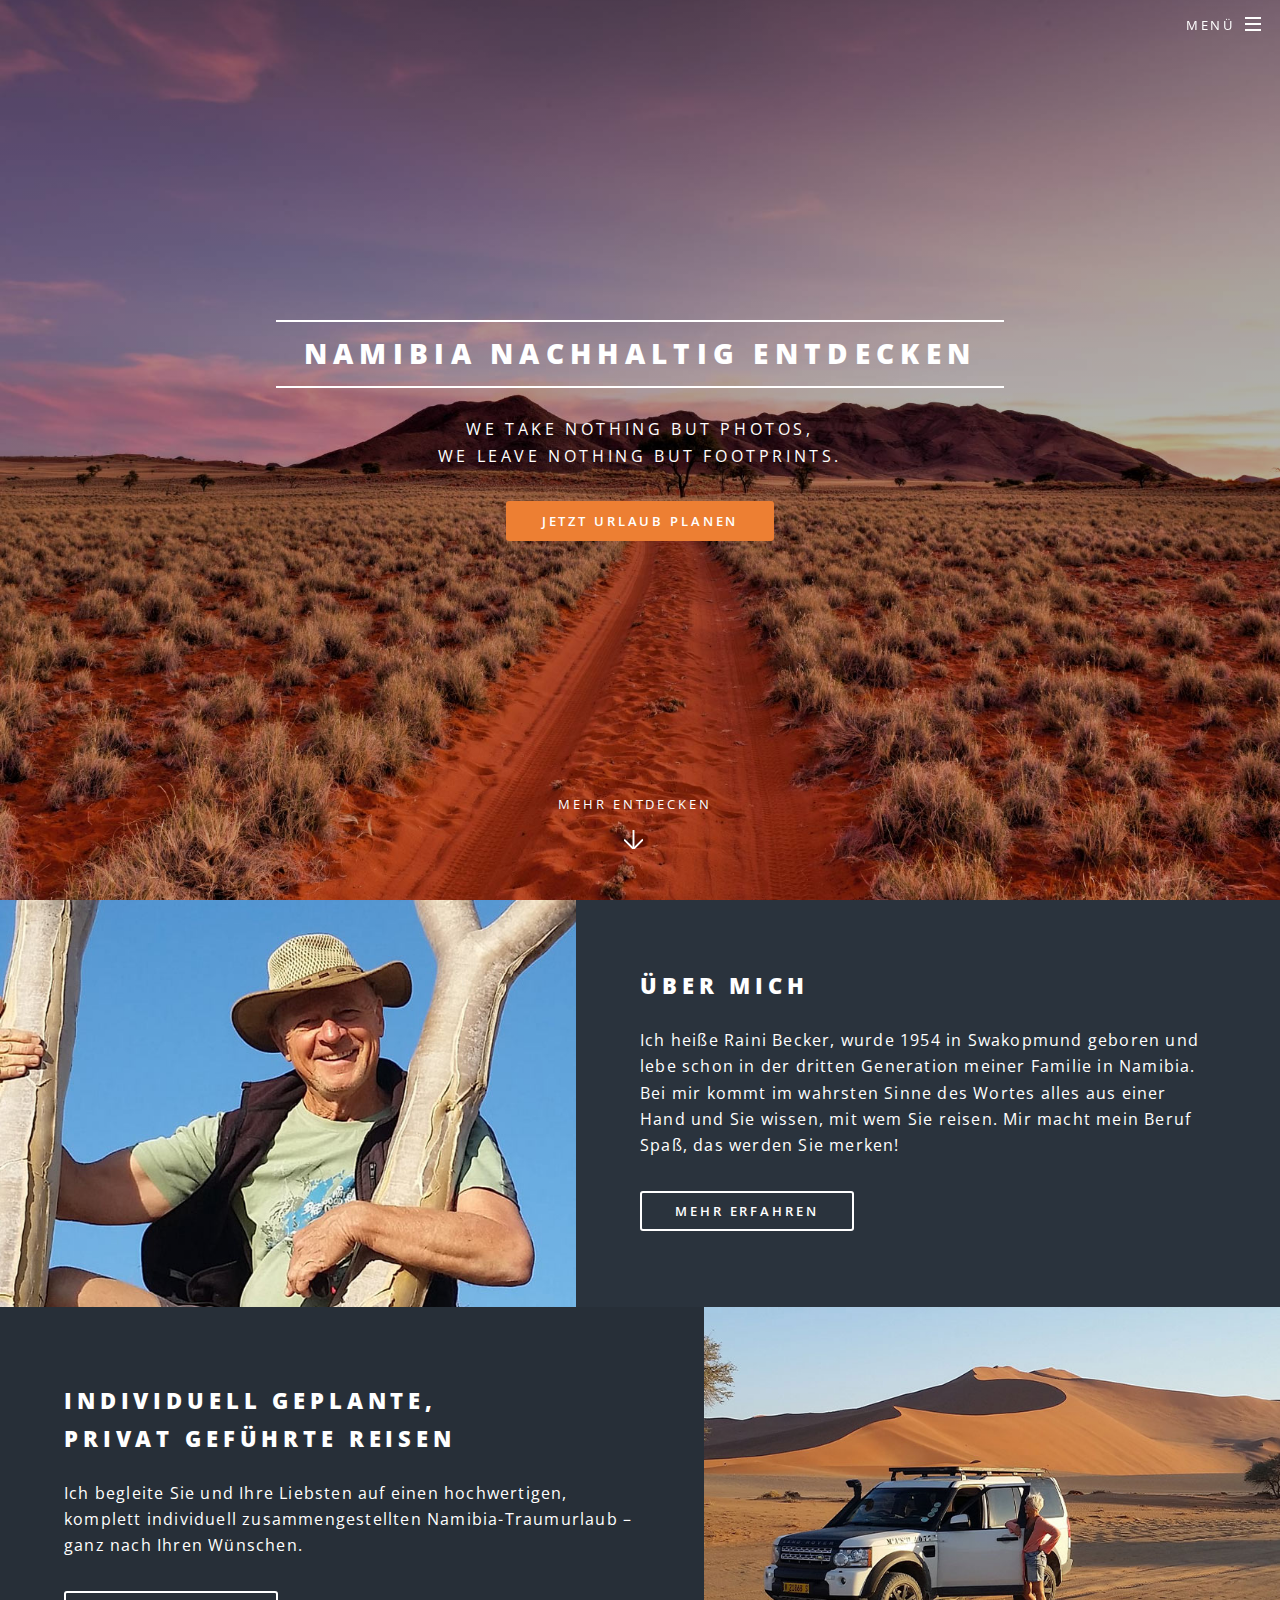
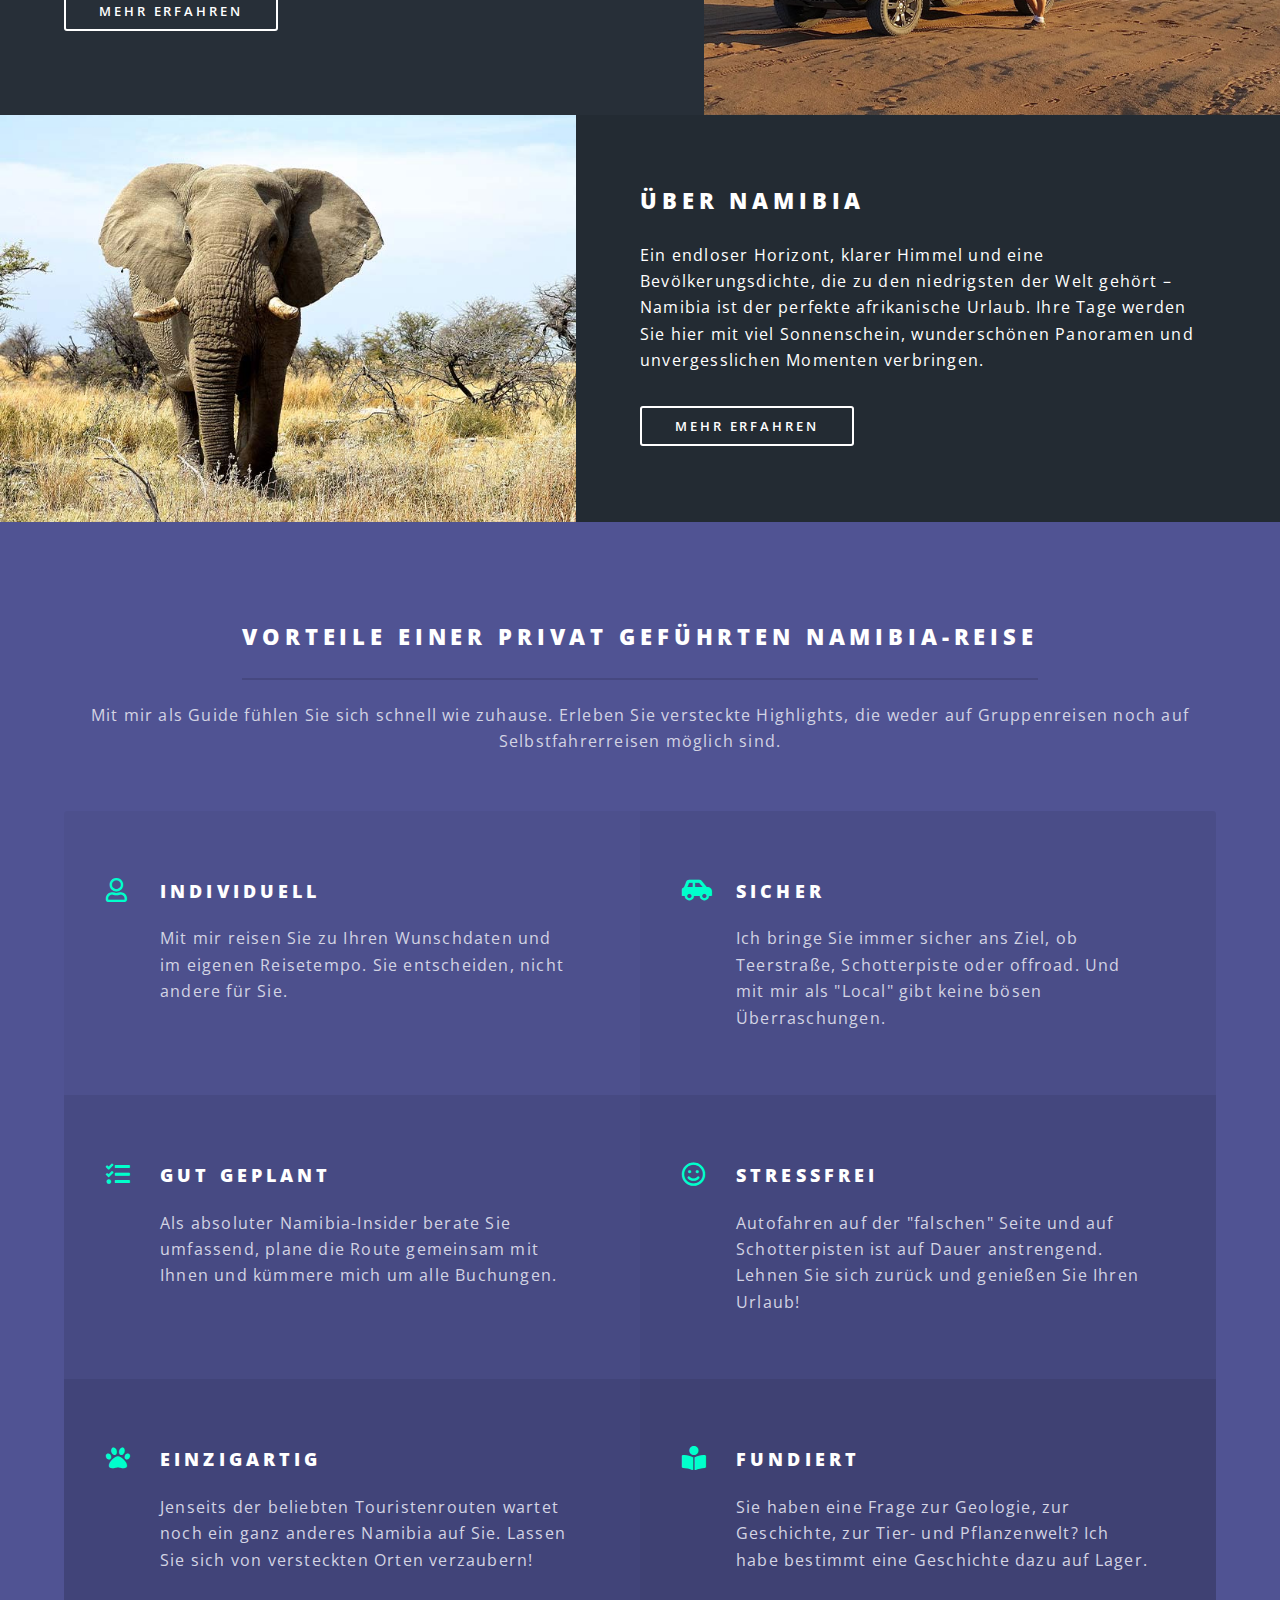
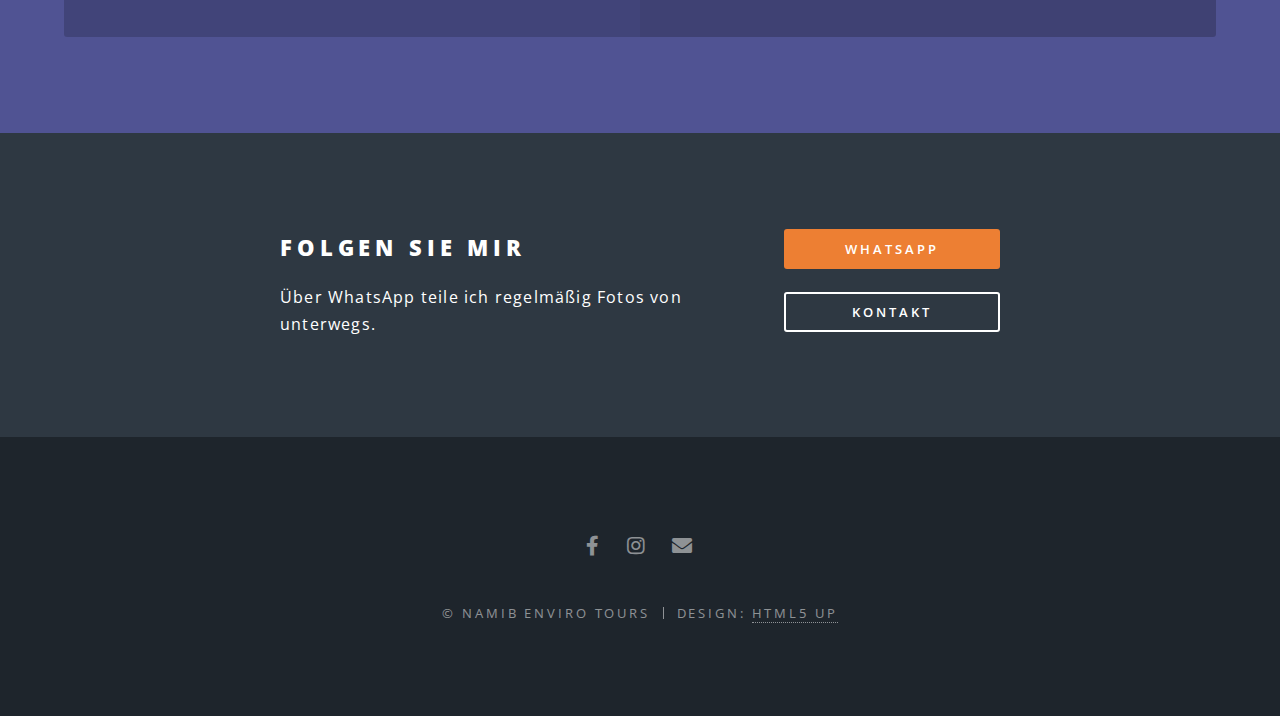
==== index.html @ fba28b9e "Add files via upload" ====
<!DOCTYPE HTML>
<!--
	Spectral by HTML5 UP
	html5up.net | @ajlkn
	Free for personal and commercial use under the CCA 3.0 license (html5up.net/license)
-->
<html>
	<head>
		<title>Namib Enviro Tours</title>
		<meta charset="utf-8" />
		<meta name="viewport" content="width=device-width, initial-scale=1, user-scalable=no" />
		<link rel="stylesheet" href="assets/css/main.css" />
		<noscript><link rel="stylesheet" href="assets/css/noscript.css" /></noscript>
		<link rel="apple-touch-icon" sizes="57x57" href="/apple-icon-57x57.png">
		<link rel="apple-touch-icon" sizes="60x60" href="/apple-icon-60x60.png">
		<link rel="apple-touch-icon" sizes="72x72" href="/apple-icon-72x72.png">
		<link rel="apple-touch-icon" sizes="76x76" href="/apple-icon-76x76.png">
		<link rel="apple-touch-icon" sizes="114x114" href="/apple-icon-114x114.png">
		<link rel="apple-touch-icon" sizes="120x120" href="/apple-icon-120x120.png">
		<link rel="apple-touch-icon" sizes="144x144" href="/apple-icon-144x144.png">
		<link rel="apple-touch-icon" sizes="152x152" href="/apple-icon-152x152.png">
		<link rel="apple-touch-icon" sizes="180x180" href="/apple-icon-180x180.png">
		<link rel="icon" type="image/png" sizes="192x192"  href="/android-icon-192x192.png">
		<link rel="icon" type="image/png" sizes="32x32" href="/favicon-32x32.png">
		<link rel="icon" type="image/png" sizes="96x96" href="/favicon-96x96.png">
		<link rel="icon" type="image/png" sizes="16x16" href="/favicon-16x16.png">
		<link rel="manifest" href="/manifest.json">
		<meta name="msapplication-TileColor" content="#ffffff">
		<meta name="msapplication-TileImage" content="/ms-icon-144x144.png">
		<meta name="theme-color" content="#ffffff">
	</head>
	<body class="landing is-preload">

		<!-- Page Wrapper -->
			<div id="page-wrapper">

				<!-- Header -->
					<header id="header" class="alt">
						<h1><a href="index.html"><img src="images/Logo_white.svg" height=40px></a></h1>
						<nav id="nav">
							<ul>
								<li class="special">
									<a href="#menu" class="menuToggle"><span>Menü</span></a>
									<div id="menu">
										<ul>
											<li><a href="#">Home</a></li>
											<li><a href="geführte-rundreisen/index.html">Privat geführte Rundreisen</a></li>
											<li><a href="über-mich/index.html">Über mich</a></li>
											<li><a href="namibia/index.html">Über Namibia</a></li>
											<li><a href="kontakt/index.html">Kontakt</a></li>
										</ul>
									</div>
								</li>
							</ul>
						</nav>
					</header>

				<!-- Banner -->
					<section id="banner">
						<div class="inner">
							<h2>Namibia nachhaltig entdecken</h2>
							<p>We take nothing but photos,<br />
							we leave nothing but footprints.</p>
							<ul class="actions special">
								<li><a href="kontakt/index.html" class="button primary">Jetzt Urlaub planen</a></li>
							</ul>
						</div>
						<a href="#one" class="more scrolly">Mehr entdecken</a>
					</section>

				<!-- One -->
<!--
					<section id="one" class="wrapper style1 special">
						<div class="inner">
							<header class="major">
								<h2>Arcu aliquet vel lobortis ata nisl<br />
								eget augue amet aliquet nisl cep donec</h2>
								<p>Aliquam ut ex ut augue consectetur interdum. Donec amet imperdiet eleifend<br />
								fringilla tincidunt. Nullam dui leo Aenean mi ligula, rhoncus ullamcorper.</p>
							</header>
							<ul class="icons major">
								<li><span class="icon fa-gem major style1"><span class="label">Lorem</span></span></li>
								<li><span class="icon fa-heart major style2"><span class="label">Ipsum</span></span></li>
								<li><span class="icon solid fa-code major style3"><span class="label">Dolor</span></span></li>
							</ul>
						</div>
					</section>
-->

				<!-- Two -->
					<section id="one" class="wrapper alt style2">
						<section class="spotlight">
							<div class="image"><img src="images/pic01.jpg" alt="" /></div><div class="content">
								<h2>Über mich</h2>
								<p>Ich heiße Raini Becker, wurde 1954 in Swakopmund geboren und lebe schon in der dritten Generation meiner Familie in Namibia. Bei mir kommt im wahrsten Sinne des Wortes alles aus einer Hand und Sie wissen, mit wem Sie reisen. Mir macht mein Beruf Spaß, das werden Sie merken!</p>
								<ul class="actions">
									<li><a href="über-mich/index.html" class="button small">Mehr erfahren</a></li>
								</ul>
							</div>
						</section>
						<section class="spotlight">
							<div class="image"><img src="images/pic02.jpg" alt="" /></div><div class="content">
								<h2>Individuell geplante,<br />
								privat geführte Reisen</h2>
								<p>Ich begleite Sie und Ihre Liebsten auf einen hochwertigen, komplett individuell zusammengestellten Namibia-Traumurlaub – ganz nach Ihren Wünschen.</p>
								<ul class="actions">
									<li><a href="geführte-rundreisen/index.html" class="button small">Mehr erfahren</a></li>
								</ul>
							</div>
						</section>
						<section class="spotlight">
							<div class="image"><img src="images/pic03.jpg" alt="" /></div><div class="content">
								<h2>Über Namibia</h2>
								<p>Ein endloser Horizont, klarer Himmel und eine Bevölkerungsdichte, die zu den niedrigsten der Welt gehört – Namibia ist der perfekte afrikanische Urlaub. Ihre Tage werden Sie hier mit viel Sonnenschein, wunderschönen Panoramen und unvergesslichen Momenten verbringen.</p>
								<ul class="actions">
									<li><a href="namibia/index.html" class="button small">Mehr erfahren</a></li>
								</ul>
							</div>
						</section>
					</section>

				<!-- Three -->
					<section id="three" class="wrapper style3 special">
						<div class="inner">
							<header class="major">
								<h2>Vorteile einer privat geführten Namibia-Reise</h2>
								<p>Mit mir als Guide fühlen Sie sich schnell wie zuhause. Erleben Sie versteckte Highlights, die weder auf Gruppenreisen noch auf Selbstfahrerreisen möglich sind.</p>
							</header>
							<ul class="features">
								<li class="icon fa-user">
									<h3>Individuell</h3>
									<p>Mit mir reisen Sie zu Ihren Wunschdaten und im eigenen Reisetempo. Sie entscheiden, nicht andere für Sie.</p>
								</li>
								<li class="icon solid fa-car-side">
									<h3>Sicher</h3>
									<p>Ich bringe Sie immer sicher ans Ziel, ob Teerstraße, Schotterpiste oder offroad. Und mit mir als "Local" gibt keine bösen Überraschungen.</p>
								</li>
								<li class="icon solid fa-tasks">
									<h3>Gut geplant</h3>
									<p>Als absoluter Namibia-Insider berate Sie umfassend, plane die Route gemeinsam mit Ihnen und kümmere mich um alle Buchungen.</p>
								</li>
								<li class="icon fa-smile">
									<h3>Stressfrei</h3>
									<p>Autofahren auf der "falschen" Seite  und auf Schotterpisten ist auf Dauer anstrengend.  Lehnen Sie sich zurück und genießen Sie Ihren Urlaub!</p>
								</li>
								<li class="icon solid fa-paw">
									<h3>Einzigartig</h3>
									<p>Jenseits der beliebten Touristenrouten wartet noch ein ganz anderes Namibia auf Sie. Lassen Sie sich von versteckten Orten verzaubern!</p>
								</li>
								<li class="icon solid fa-book-reader">
									<h3>Fundiert</h3>
									<p>Sie haben eine Frage zur Geologie, zur Geschichte, zur Tier- und Pflanzenwelt? Ich habe bestimmt eine Geschichte dazu auf Lager.</p>
								</li>
							</ul>
						</div>
					</section>

				<!-- CTA -->
					<section id="cta" class="wrapper style4">
						<div class="inner">
							<header>
								<h2>Folgen Sie Mir</h2>
								<p>Über WhatsApp teile ich regelmäßig Fotos von unterwegs. </p>
							</header>
							<ul class="actions stacked">
							  <li><a href="https://wa.me/264812562252/?text=Hallo&nbps;Raini!" class="button fit primary">Whatsapp</a></li>
								<li><a href="kontakt/index.html" class="button fit">Kontakt</a></li>
							</ul>
						</div>
					</section>

				<!-- Footer -->
					<footer id="footer">
						<ul class="icons">
							<li><a href="https://facebook.com/namibiasafari" class="icon brands fa-facebook-f"><span class="label">Facebook</span></a></li>
							<li><a href="https://instagram.com/namibenvirotours" class="icon brands fa-instagram"><span class="label">Instagram</span></a></li>
							<li><a href="mailto:raini&commat;namibenvirotours&period;com" class="icon solid fa-envelope"><span class="label">Email</span></a></li>
						</ul>
						<ul class="copyright">
							<li>&copy; Namib Enviro Tours</li><li>Design: <a href="http://html5up.net">HTML5 UP</a></li>
						</ul>
					</footer>

			</div>

		<!-- Scripts -->
			<script src="assets/js/jquery.min.js"></script>
			<script src="assets/js/jquery.scrollex.min.js"></script>
			<script src="assets/js/jquery.scrolly.min.js"></script>
			<script src="assets/js/browser.min.js"></script>
			<script src="assets/js/breakpoints.min.js"></script>
			<script src="assets/js/util.js"></script>
			<script src="assets/js/main.js"></script>

	</body>
</html>
---- assets/css/main.css ----
@import url(fontawesome-all.min.css);
@import url("https://fonts.googleapis.com/css?family=Open+Sans:400,400italic,600,600italic,800,800italic");

/*
	Spectral by HTML5 UP
	html5up.net | @ajlkn
	Free for personal and commercial use under the CCA 3.0 license (html5up.net/license)
*/

html, body, div, span, applet, object,
iframe, h1, h2, h3, h4, h5, h6, p, blockquote,
pre, a, abbr, acronym, address, big, cite,
code, del, dfn, em, img, ins, kbd, q, s, samp,
small, strike, strong, sub, sup, tt, var, b,
u, i, center, dl, dt, dd, ol, ul, li, fieldset,
form, label, legend, table, caption, tbody,
tfoot, thead, tr, th, td, article, aside,
canvas, details, embed, figure, figcaption,
footer, header, hgroup, menu, nav, output, ruby,
section, summary, time, mark, audio, video {
	margin: 0;
	padding: 0;
	border: 0;
	font-size: 100%;
	font: inherit;
	vertical-align: baseline;}

article, aside, details, figcaption, figure,
footer, header, hgroup, menu, nav, section {
	display: block;}

body {
	line-height: 1;
}

ol, ul {
	list-style: none;
}

blockquote, q {
	quotes: none;
}

	blockquote:before, blockquote:after, q:before, q:after {
		content: '';
		content: none;
	}

table {
	border-collapse: collapse;
	border-spacing: 0;
}

body {
	-webkit-text-size-adjust: none;
}

mark {
	background-color: transparent;
	color: inherit;
}

input::-moz-focus-inner {
	border: 0;
	padding: 0;
}

input, select, textarea {
	-moz-appearance: none;
	-webkit-appearance: none;
	-ms-appearance: none;
	appearance: none;
}

/* Basic */

	@-ms-viewport {
		width: device-width;
	}

	html {
		box-sizing: border-box;
	}

	*, *:before, *:after {
		box-sizing: inherit;
	}

	body {
		background: #2e3842;
	}

		body.is-preload *, body.is-preload *:before, body.is-preload *:after {
			-moz-animation: none !important;
			-webkit-animation: none !important;
			-ms-animation: none !important;
			animation: none !important;
			-moz-transition: none !important;
			-webkit-transition: none !important;
			-ms-transition: none !important;
			transition: none !important;
		}

	body, input, select, textarea {
		color: #fff;
		font-family: "Open Sans", Helvetica, sans-serif;
		font-size: 15pt;
		font-weight: 400;
		letter-spacing: 0.075em;
		line-height: 1.65em;
	}

		@media screen and (max-width: 1680px) {

			body, input, select, textarea {
				font-size: 13pt;
			}

		}

		@media screen and (max-width: 1280px) {

			body, input, select, textarea {
				font-size: 12pt;
			}

		}

		@media screen and (max-width: 736px) {

			body, input, select, textarea {
				font-size: 11pt;
				letter-spacing: 0.0375em;
			}

		}

	a {
		-moz-transition: color 0.2s ease, border-bottom-color 0.2s ease;
		-webkit-transition: color 0.2s ease, border-bottom-color 0.2s ease;
		-ms-transition: color 0.2s ease, border-bottom-color 0.2s ease;
		transition: color 0.2s ease, border-bottom-color 0.2s ease;
		border-bottom: dotted 1px;
		color: inherit;
		text-decoration: none;
	}

		a:hover {
			border-bottom-color: transparent;
		}

	strong, b {
		color: #fff;
		font-weight: 600;
	}

	em, i {
		font-style: italic;
	}

	p {
		margin: 0 0 2em 0;
	}

	h1, h2, h3, h4, h5, h6 {
		color: #fff;
		font-weight: 800;
		letter-spacing: 0.225em;
		line-height: 1em;
		margin: 0 0 1em 0;
		text-transform: uppercase;
	}

		h1 a, h2 a, h3 a, h4 a, h5 a, h6 a {
			color: inherit;
			text-decoration: none;
		}

	h2 {
		font-size: 1.35em;
		line-height: 1.75em;
	}

		@media screen and (max-width: 736px) {

			h2 {
				font-size: 1.1em;
				line-height: 1.65em;
			}

		}

	h3 {
		font-size: 1.15em;
		line-height: 1.75em;
	}

		@media screen and (max-width: 736px) {

			h3 {
				font-size: 1em;
				line-height: 1.65em;
			}

		}

	h4 {
		font-size: 1em;
		line-height: 1.5em;
	}

	h5 {
		font-size: 0.8em;
		line-height: 1.5em;
	}

	h6 {
		font-size: 0.7em;
		line-height: 1.5em;
	}

	sub {
		font-size: 0.8em;
		position: relative;
		top: 0.5em;
	}

	sup {
		font-size: 0.8em;
		position: relative;
		top: -0.5em;
	}

	hr {
		border: 0;
		border-bottom: solid 2px #fff;
		margin: 3em 0;
	}

		hr.major {
			margin: 4.5em 0;
		}

	blockquote {
		border-left: solid 4px #fff;
		font-style: italic;
		margin: 0 0 2em 0;
		padding: 0.5em 0 0.5em 2em;
	}

	code {
		background: rgba(144, 144, 144, 0.25);
		border-radius: 3px;
		font-family: "Courier New", monospace;
		font-size: 0.9em;
		letter-spacing: 0;
		margin: 0 0.25em;
		padding: 0.25em 0.65em;
	}

	pre {
		-webkit-overflow-scrolling: touch;
		font-family: "Courier New", monospace;
		font-size: 0.9em;
		margin: 0 0 2em 0;
	}

		pre code {
			display: block;
			line-height: 1.75em;
			padding: 1em 1.5em;
			overflow-x: auto;
		}

	.align-left {
		text-align: left;
	}

	.align-center {
		text-align: center;
	}

	.align-right {
		text-align: right;
	}

/* Row */

	.row {
		display: flex;
		flex-wrap: wrap;
		box-sizing: border-box;
		align-items: stretch;
	}

		.row > * {
			box-sizing: border-box;
		}

		.row.gtr-uniform > * > :last-child {
			margin-bottom: 0;
		}

		.row.aln-left {
			justify-content: flex-start;
		}

		.row.aln-center {
			justify-content: center;
		}

		.row.aln-right {
			justify-content: flex-end;
		}

		.row.aln-top {
			align-items: flex-start;
		}

		.row.aln-middle {
			align-items: center;
		}

		.row.aln-bottom {
			align-items: flex-end;
		}

		.row > .imp {
			order: -1;
		}

		.row > .col-1 {
			width: 8.33333%;
		}

		.row > .off-1 {
			margin-left: 8.33333%;
		}

		.row > .col-2 {
			width: 16.66667%;
		}

		.row > .off-2 {
			margin-left: 16.66667%;
		}

		.row > .col-3 {
			width: 25%;
		}

		.row > .off-3 {
			margin-left: 25%;
		}

		.row > .col-4 {
			width: 33.33333%;
		}

		.row > .off-4 {
			margin-left: 33.33333%;
		}

		.row > .col-5 {
			width: 41.66667%;
		}

		.row > .off-5 {
			margin-left: 41.66667%;
		}

		.row > .col-6 {
			width: 50%;
		}

		.row > .off-6 {
			margin-left: 50%;
		}

		.row > .col-7 {
			width: 58.33333%;
		}

		.row > .off-7 {
			margin-left: 58.33333%;
		}

		.row > .col-8 {
			width: 66.66667%;
		}

		.row > .off-8 {
			margin-left: 66.66667%;
		}

		.row > .col-9 {
			width: 75%;
		}

		.row > .off-9 {
			margin-left: 75%;
		}

		.row > .col-10 {
			width: 83.33333%;
		}

		.row > .off-10 {
			margin-left: 83.33333%;
		}

		.row > .col-11 {
			width: 91.66667%;
		}

		.row > .off-11 {
			margin-left: 91.66667%;
		}

		.row > .col-12 {
			width: 100%;
		}

		.row > .off-12 {
			margin-left: 100%;
		}

		.row.gtr-0 {
			margin-top: 0;
			margin-left: 0em;
		}

			.row.gtr-0 > * {
				padding: 0 0 0 0em;
			}

			.row.gtr-0.gtr-uniform {
				margin-top: 0em;
			}

				.row.gtr-0.gtr-uniform > * {
					padding-top: 0em;
				}

		.row.gtr-25 {
			margin-top: 0;
			margin-left: -0.375em;
		}

			.row.gtr-25 > * {
				padding: 0 0 0 0.375em;
			}

			.row.gtr-25.gtr-uniform {
				margin-top: -0.375em;
			}

				.row.gtr-25.gtr-uniform > * {
					padding-top: 0.375em;
				}

		.row.gtr-50 {
			margin-top: 0;
			margin-left: -0.75em;
		}

			.row.gtr-50 > * {
				padding: 0 0 0 0.75em;
			}

			.row.gtr-50.gtr-uniform {
				margin-top: -0.75em;
			}

				.row.gtr-50.gtr-uniform > * {
					padding-top: 0.75em;
				}

		.row {
			margin-top: 0;
			margin-left: -1.5em;
		}

			.row > * {
				padding: 0 0 0 1.5em;
			}

			.row.gtr-uniform {
				margin-top: -1.5em;
			}

				.row.gtr-uniform > * {
					padding-top: 1.5em;
				}

		.row.gtr-150 {
			margin-top: 0;
			margin-left: -2.25em;
		}

			.row.gtr-150 > * {
				padding: 0 0 0 2.25em;
			}

			.row.gtr-150.gtr-uniform {
				margin-top: -2.25em;
			}

				.row.gtr-150.gtr-uniform > * {
					padding-top: 2.25em;
				}

		.row.gtr-200 {
			margin-top: 0;
			margin-left: -3em;
		}

			.row.gtr-200 > * {
				padding: 0 0 0 3em;
			}

			.row.gtr-200.gtr-uniform {
				margin-top: -3em;
			}

				.row.gtr-200.gtr-uniform > * {
					padding-top: 3em;
				}

		@media screen and (max-width: 1680px) {

			.row {
				display: flex;
				flex-wrap: wrap;
				box-sizing: border-box;
				align-items: stretch;
			}

				.row > * {
					box-sizing: border-box;
				}

				.row.gtr-uniform > * > :last-child {
					margin-bottom: 0;
				}

				.row.aln-left {
					justify-content: flex-start;
				}

				.row.aln-center {
					justify-content: center;
				}

				.row.aln-right {
					justify-content: flex-end;
				}

				.row.aln-top {
					align-items: flex-start;
				}

				.row.aln-middle {
					align-items: center;
				}

				.row.aln-bottom {
					align-items: flex-end;
				}

				.row > .imp-xlarge {
					order: -1;
				}

				.row > .col-1-xlarge {
					width: 8.33333%;
				}

				.row > .off-1-xlarge {
					margin-left: 8.33333%;
				}

				.row > .col-2-xlarge {
					width: 16.66667%;
				}

				.row > .off-2-xlarge {
					margin-left: 16.66667%;
				}

				.row > .col-3-xlarge {
					width: 25%;
				}

				.row > .off-3-xlarge {
					margin-left: 25%;
				}

				.row > .col-4-xlarge {
					width: 33.33333%;
				}

				.row > .off-4-xlarge {
					margin-left: 33.33333%;
				}

				.row > .col-5-xlarge {
					width: 41.66667%;
				}

				.row > .off-5-xlarge {
					margin-left: 41.66667%;
				}

				.row > .col-6-xlarge {
					width: 50%;
				}

				.row > .off-6-xlarge {
					margin-left: 50%;
				}

				.row > .col-7-xlarge {
					width: 58.33333%;
				}

				.row > .off-7-xlarge {
					margin-left: 58.33333%;
				}

				.row > .col-8-xlarge {
					width: 66.66667%;
				}

				.row > .off-8-xlarge {
					margin-left: 66.66667%;
				}

				.row > .col-9-xlarge {
					width: 75%;
				}

				.row > .off-9-xlarge {
					margin-left: 75%;
				}

				.row > .col-10-xlarge {
					width: 83.33333%;
				}

				.row > .off-10-xlarge {
					margin-left: 83.33333%;
				}

				.row > .col-11-xlarge {
					width: 91.66667%;
				}

				.row > .off-11-xlarge {
					margin-left: 91.66667%;
				}

				.row > .col-12-xlarge {
					width: 100%;
				}

				.row > .off-12-xlarge {
					margin-left: 100%;
				}

				.row.gtr-0 {
					margin-top: 0;
					margin-left: 0em;
				}

					.row.gtr-0 > * {
						padding: 0 0 0 0em;
					}

					.row.gtr-0.gtr-uniform {
						margin-top: 0em;
					}

						.row.gtr-0.gtr-uniform > * {
							padding-top: 0em;
						}

				.row.gtr-25 {
					margin-top: 0;
					margin-left: -0.375em;
				}

					.row.gtr-25 > * {
						padding: 0 0 0 0.375em;
					}

					.row.gtr-25.gtr-uniform {
						margin-top: -0.375em;
					}

						.row.gtr-25.gtr-uniform > * {
							padding-top: 0.375em;
						}

				.row.gtr-50 {
					margin-top: 0;
					margin-left: -0.75em;
				}

					.row.gtr-50 > * {
						padding: 0 0 0 0.75em;
					}

					.row.gtr-50.gtr-uniform {
						margin-top: -0.75em;
					}

						.row.gtr-50.gtr-uniform > * {
							padding-top: 0.75em;
						}

				.row {
					margin-top: 0;
					margin-left: -1.5em;
				}

					.row > * {
						padding: 0 0 0 1.5em;
					}

					.row.gtr-uniform {
						margin-top: -1.5em;
					}

						.row.gtr-uniform > * {
							padding-top: 1.5em;
						}

				.row.gtr-150 {
					margin-top: 0;
					margin-left: -2.25em;
				}

					.row.gtr-150 > * {
						padding: 0 0 0 2.25em;
					}

					.row.gtr-150.gtr-uniform {
						margin-top: -2.25em;
					}

						.row.gtr-150.gtr-uniform > * {
							padding-top: 2.25em;
						}

				.row.gtr-200 {
					margin-top: 0;
					margin-left: -3em;
				}

					.row.gtr-200 > * {
						padding: 0 0 0 3em;
					}

					.row.gtr-200.gtr-uniform {
						margin-top: -3em;
					}

						.row.gtr-200.gtr-uniform > * {
							padding-top: 3em;
						}

		}

		@media screen and (max-width: 1280px) {

			.row {
				display: flex;
				flex-wrap: wrap;
				box-sizing: border-box;
				align-items: stretch;
			}

				.row > * {
					box-sizing: border-box;
				}

				.row.gtr-uniform > * > :last-child {
					margin-bottom: 0;
				}

				.row.aln-left {
					justify-content: flex-start;
				}

				.row.aln-center {
					justify-content: center;
				}

				.row.aln-right {
					justify-content: flex-end;
				}

				.row.aln-top {
					align-items: flex-start;
				}

				.row.aln-middle {
					align-items: center;
				}

				.row.aln-bottom {
					align-items: flex-end;
				}

				.row > .imp-large {
					order: -1;
				}

				.row > .col-1-large {
					width: 8.33333%;
				}

				.row > .off-1-large {
					margin-left: 8.33333%;
				}

				.row > .col-2-large {
					width: 16.66667%;
				}

				.row > .off-2-large {
					margin-left: 16.66667%;
				}

				.row > .col-3-large {
					width: 25%;
				}

				.row > .off-3-large {
					margin-left: 25%;
				}

				.row > .col-4-large {
					width: 33.33333%;
				}

				.row > .off-4-large {
					margin-left: 33.33333%;
				}

				.row > .col-5-large {
					width: 41.66667%;
				}

				.row > .off-5-large {
					margin-left: 41.66667%;
				}

				.row > .col-6-large {
					width: 50%;
				}

				.row > .off-6-large {
					margin-left: 50%;
				}

				.row > .col-7-large {
					width: 58.33333%;
				}

				.row > .off-7-large {
					margin-left: 58.33333%;
				}

				.row > .col-8-large {
					width: 66.66667%;
				}

				.row > .off-8-large {
					margin-left: 66.66667%;
				}

				.row > .col-9-large {
					width: 75%;
				}

				.row > .off-9-large {
					margin-left: 75%;
				}

				.row > .col-10-large {
					width: 83.33333%;
				}

				.row > .off-10-large {
					margin-left: 83.33333%;
				}

				.row > .col-11-large {
					width: 91.66667%;
				}

				.row > .off-11-large {
					margin-left: 91.66667%;
				}

				.row > .col-12-large {
					width: 100%;
				}

				.row > .off-12-large {
					margin-left: 100%;
				}

				.row.gtr-0 {
					margin-top: 0;
					margin-left: 0em;
				}

					.row.gtr-0 > * {
						padding: 0 0 0 0em;
					}

					.row.gtr-0.gtr-uniform {
						margin-top: 0em;
					}

						.row.gtr-0.gtr-uniform > * {
							padding-top: 0em;
						}

				.row.gtr-25 {
					margin-top: 0;
					margin-left: -0.375em;
				}

					.row.gtr-25 > * {
						padding: 0 0 0 0.375em;
					}

					.row.gtr-25.gtr-uniform {
						margin-top: -0.375em;
					}

						.row.gtr-25.gtr-uniform > * {
							padding-top: 0.375em;
						}

				.row.gtr-50 {
					margin-top: 0;
					margin-left: -0.75em;
				}

					.row.gtr-50 > * {
						padding: 0 0 0 0.75em;
					}

					.row.gtr-50.gtr-uniform {
						margin-top: -0.75em;
					}

						.row.gtr-50.gtr-uniform > * {
							padding-top: 0.75em;
						}

				.row {
					margin-top: 0;
					margin-left: -1.5em;
				}

					.row > * {
						padding: 0 0 0 1.5em;
					}

					.row.gtr-uniform {
						margin-top: -1.5em;
					}

						.row.gtr-uniform > * {
							padding-top: 1.5em;
						}

				.row.gtr-150 {
					margin-top: 0;
					margin-left: -2.25em;
				}

					.row.gtr-150 > * {
						padding: 0 0 0 2.25em;
					}

					.row.gtr-150.gtr-uniform {
						margin-top: -2.25em;
					}

						.row.gtr-150.gtr-uniform > * {
							padding-top: 2.25em;
						}

				.row.gtr-200 {
					margin-top: 0;
					margin-left: -3em;
				}

					.row.gtr-200 > * {
						padding: 0 0 0 3em;
					}

					.row.gtr-200.gtr-uniform {
						margin-top: -3em;
					}

						.row.gtr-200.gtr-uniform > * {
							padding-top: 3em;
						}

		}

		@media screen and (max-width: 980px) {

			.row {
				display: flex;
				flex-wrap: wrap;
				box-sizing: border-box;
				align-items: stretch;
			}

				.row > * {
					box-sizing: border-box;
				}

				.row.gtr-uniform > * > :last-child {
					margin-bottom: 0;
				}

				.row.aln-left {
					justify-content: flex-start;
				}

				.row.aln-center {
					justify-content: center;
				}

				.row.aln-right {
					justify-content: flex-end;
				}

				.row.aln-top {
					align-items: flex-start;
				}

				.row.aln-middle {
					align-items: center;
				}

				.row.aln-bottom {
					align-items: flex-end;
				}

				.row > .imp-medium {
					order: -1;
				}

				.row > .col-1-medium {
					width: 8.33333%;
				}

				.row > .off-1-medium {
					margin-left: 8.33333%;
				}

				.row > .col-2-medium {
					width: 16.66667%;
				}

				.row > .off-2-medium {
					margin-left: 16.66667%;
				}

				.row > .col-3-medium {
					width: 25%;
				}

				.row > .off-3-medium {
					margin-left: 25%;
				}

				.row > .col-4-medium {
					width: 33.33333%;
				}

				.row > .off-4-medium {
					margin-left: 33.33333%;
				}

				.row > .col-5-medium {
					width: 41.66667%;
				}

				.row > .off-5-medium {
					margin-left: 41.66667%;
				}

				.row > .col-6-medium {
					width: 50%;
				}

				.row > .off-6-medium {
					margin-left: 50%;
				}

				.row > .col-7-medium {
					width: 58.33333%;
				}

				.row > .off-7-medium {
					margin-left: 58.33333%;
				}

				.row > .col-8-medium {
					width: 66.66667%;
				}

				.row > .off-8-medium {
					margin-left: 66.66667%;
				}

				.row > .col-9-medium {
					width: 75%;
				}

				.row > .off-9-medium {
					margin-left: 75%;
				}

				.row > .col-10-medium {
					width: 83.33333%;
				}

				.row > .off-10-medium {
					margin-left: 83.33333%;
				}

				.row > .col-11-medium {
					width: 91.66667%;
				}

				.row > .off-11-medium {
					margin-left: 91.66667%;
				}

				.row > .col-12-medium {
					width: 100%;
				}

				.row > .off-12-medium {
					margin-left: 100%;
				}

				.row.gtr-0 {
					margin-top: 0;
					margin-left: 0em;
				}

					.row.gtr-0 > * {
						padding: 0 0 0 0em;
					}

					.row.gtr-0.gtr-uniform {
						margin-top: 0em;
					}

						.row.gtr-0.gtr-uniform > * {
							padding-top: 0em;
						}

				.row.gtr-25 {
					margin-top: 0;
					margin-left: -0.375em;
				}

					.row.gtr-25 > * {
						padding: 0 0 0 0.375em;
					}

					.row.gtr-25.gtr-uniform {
						margin-top: -0.375em;
					}

						.row.gtr-25.gtr-uniform > * {
							padding-top: 0.375em;
						}

				.row.gtr-50 {
					margin-top: 0;
					margin-left: -0.75em;
				}

					.row.gtr-50 > * {
						padding: 0 0 0 0.75em;
					}

					.row.gtr-50.gtr-uniform {
						margin-top: -0.75em;
					}

						.row.gtr-50.gtr-uniform > * {
							padding-top: 0.75em;
						}

				.row {
					margin-top: 0;
					margin-left: -1.5em;
				}

					.row > * {
						padding: 0 0 0 1.5em;
					}

					.row.gtr-uniform {
						margin-top: -1.5em;
					}

						.row.gtr-uniform > * {
							padding-top: 1.5em;
						}

				.row.gtr-150 {
					margin-top: 0;
					margin-left: -2.25em;
				}

					.row.gtr-150 > * {
						padding: 0 0 0 2.25em;
					}

					.row.gtr-150.gtr-uniform {
						margin-top: -2.25em;
					}

						.row.gtr-150.gtr-uniform > * {
							padding-top: 2.25em;
						}

				.row.gtr-200 {
					margin-top: 0;
					margin-left: -3em;
				}

					.row.gtr-200 > * {
						padding: 0 0 0 3em;
					}

					.row.gtr-200.gtr-uniform {
						margin-top: -3em;
					}

						.row.gtr-200.gtr-uniform > * {
							padding-top: 3em;
						}

		}

		@media screen and (max-width: 736px) {

			.row {
				display: flex;
				flex-wrap: wrap;
				box-sizing: border-box;
				align-items: stretch;
			}

				.row > * {
					box-sizing: border-box;
				}

				.row.gtr-uniform > * > :last-child {
					margin-bottom: 0;
				}

				.row.aln-left {
					justify-content: flex-start;
				}

				.row.aln-center {
					justify-content: center;
				}

				.row.aln-right {
					justify-content: flex-end;
				}

				.row.aln-top {
					align-items: flex-start;
				}

				.row.aln-middle {
					align-items: center;
				}

				.row.aln-bottom {
					align-items: flex-end;
				}

				.row > .imp-small {
					order: -1;
				}

				.row > .col-1-small {
					width: 8.33333%;
				}

				.row > .off-1-small {
					margin-left: 8.33333%;
				}

				.row > .col-2-small {
					width: 16.66667%;
				}

				.row > .off-2-small {
					margin-left: 16.66667%;
				}

				.row > .col-3-small {
					width: 25%;
				}

				.row > .off-3-small {
					margin-left: 25%;
				}

				.row > .col-4-small {
					width: 33.33333%;
				}

				.row > .off-4-small {
					margin-left: 33.33333%;
				}

				.row > .col-5-small {
					width: 41.66667%;
				}

				.row > .off-5-small {
					margin-left: 41.66667%;
				}

				.row > .col-6-small {
					width: 50%;
				}

				.row > .off-6-small {
					margin-left: 50%;
				}

				.row > .col-7-small {
					width: 58.33333%;
				}

				.row > .off-7-small {
					margin-left: 58.33333%;
				}

				.row > .col-8-small {
					width: 66.66667%;
				}

				.row > .off-8-small {
					margin-left: 66.66667%;
				}

				.row > .col-9-small {
					width: 75%;
				}

				.row > .off-9-small {
					margin-left: 75%;
				}

				.row > .col-10-small {
					width: 83.33333%;
				}

				.row > .off-10-small {
					margin-left: 83.33333%;
				}

				.row > .col-11-small {
					width: 91.66667%;
				}

				.row > .off-11-small {
					margin-left: 91.66667%;
				}

				.row > .col-12-small {
					width: 100%;
				}

				.row > .off-12-small {
					margin-left: 100%;
				}

				.row.gtr-0 {
					margin-top: 0;
					margin-left: 0em;
				}

					.row.gtr-0 > * {
						padding: 0 0 0 0em;
					}

					.row.gtr-0.gtr-uniform {
						margin-top: 0em;
					}

						.row.gtr-0.gtr-uniform > * {
							padding-top: 0em;
						}

				.row.gtr-25 {
					margin-top: 0;
					margin-left: -0.375em;
				}

					.row.gtr-25 > * {
						padding: 0 0 0 0.375em;
					}

					.row.gtr-25.gtr-uniform {
						margin-top: -0.375em;
					}

						.row.gtr-25.gtr-uniform > * {
							padding-top: 0.375em;
						}

				.row.gtr-50 {
					margin-top: 0;
					margin-left: -0.75em;
				}

					.row.gtr-50 > * {
						padding: 0 0 0 0.75em;
					}

					.row.gtr-50.gtr-uniform {
						margin-top: -0.75em;
					}

						.row.gtr-50.gtr-uniform > * {
							padding-top: 0.75em;
						}

				.row {
					margin-top: 0;
					margin-left: -1.5em;
				}

					.row > * {
						padding: 0 0 0 1.5em;
					}

					.row.gtr-uniform {
						margin-top: -1.5em;
					}

						.row.gtr-uniform > * {
							padding-top: 1.5em;
						}

				.row.gtr-150 {
					margin-top: 0;
					margin-left: -2.25em;
				}

					.row.gtr-150 > * {
						padding: 0 0 0 2.25em;
					}

					.row.gtr-150.gtr-uniform {
						margin-top: -2.25em;
					}

						.row.gtr-150.gtr-uniform > * {
							padding-top: 2.25em;
						}

				.row.gtr-200 {
					margin-top: 0;
					margin-left: -3em;
				}

					.row.gtr-200 > * {
						padding: 0 0 0 3em;
					}

					.row.gtr-200.gtr-uniform {
						margin-top: -3em;
					}

						.row.gtr-200.gtr-uniform > * {
							padding-top: 3em;
						}

		}

		@media screen and (max-width: 480px) {

			.row {
				display: flex;
				flex-wrap: wrap;
				box-sizing: border-box;
				align-items: stretch;
			}

				.row > * {
					box-sizing: border-box;
				}

				.row.gtr-uniform > * > :last-child {
					margin-bottom: 0;
				}

				.row.aln-left {
					justify-content: flex-start;
				}

				.row.aln-center {
					justify-content: center;
				}

				.row.aln-right {
					justify-content: flex-end;
				}

				.row.aln-top {
					align-items: flex-start;
				}

				.row.aln-middle {
					align-items: center;
				}

				.row.aln-bottom {
					align-items: flex-end;
				}

				.row > .imp-xsmall {
					order: -1;
				}

				.row > .col-1-xsmall {
					width: 8.33333%;
				}

				.row > .off-1-xsmall {
					margin-left: 8.33333%;
				}

				.row > .col-2-xsmall {
					width: 16.66667%;
				}

				.row > .off-2-xsmall {
					margin-left: 16.66667%;
				}

				.row > .col-3-xsmall {
					width: 25%;
				}

				.row > .off-3-xsmall {
					margin-left: 25%;
				}

				.row > .col-4-xsmall {
					width: 33.33333%;
				}

				.row > .off-4-xsmall {
					margin-left: 33.33333%;
				}

				.row > .col-5-xsmall {
					width: 41.66667%;
				}

				.row > .off-5-xsmall {
					margin-left: 41.66667%;
				}

				.row > .col-6-xsmall {
					width: 50%;
				}

				.row > .off-6-xsmall {
					margin-left: 50%;
				}

				.row > .col-7-xsmall {
					width: 58.33333%;
				}

				.row > .off-7-xsmall {
					margin-left: 58.33333%;
				}

				.row > .col-8-xsmall {
					width: 66.66667%;
				}

				.row > .off-8-xsmall {
					margin-left: 66.66667%;
				}

				.row > .col-9-xsmall {
					width: 75%;
				}

				.row > .off-9-xsmall {
					margin-left: 75%;
				}

				.row > .col-10-xsmall {
					width: 83.33333%;
				}

				.row > .off-10-xsmall {
					margin-left: 83.33333%;
				}

				.row > .col-11-xsmall {
					width: 91.66667%;
				}

				.row > .off-11-xsmall {
					margin-left: 91.66667%;
				}

				.row > .col-12-xsmall {
					width: 100%;
				}

				.row > .off-12-xsmall {
					margin-left: 100%;
				}

				.row.gtr-0 {
					margin-top: 0;
					margin-left: 0em;
				}

					.row.gtr-0 > * {
						padding: 0 0 0 0em;
					}

					.row.gtr-0.gtr-uniform {
						margin-top: 0em;
					}

						.row.gtr-0.gtr-uniform > * {
							padding-top: 0em;
						}

				.row.gtr-25 {
					margin-top: 0;
					margin-left: -0.375em;
				}

					.row.gtr-25 > * {
						padding: 0 0 0 0.375em;
					}

					.row.gtr-25.gtr-uniform {
						margin-top: -0.375em;
					}

						.row.gtr-25.gtr-uniform > * {
							padding-top: 0.375em;
						}

				.row.gtr-50 {
					margin-top: 0;
					margin-left: -0.75em;
				}

					.row.gtr-50 > * {
						padding: 0 0 0 0.75em;
					}

					.row.gtr-50.gtr-uniform {
						margin-top: -0.75em;
					}

						.row.gtr-50.gtr-uniform > * {
							padding-top: 0.75em;
						}

				.row {
					margin-top: 0;
					margin-left: -1.5em;
				}

					.row > * {
						padding: 0 0 0 1.5em;
					}

					.row.gtr-uniform {
						margin-top: -1.5em;
					}

						.row.gtr-uniform > * {
							padding-top: 1.5em;
						}

				.row.gtr-150 {
					margin-top: 0;
					margin-left: -2.25em;
				}

					.row.gtr-150 > * {
						padding: 0 0 0 2.25em;
					}

					.row.gtr-150.gtr-uniform {
						margin-top: -2.25em;
					}

						.row.gtr-150.gtr-uniform > * {
							padding-top: 2.25em;
						}

				.row.gtr-200 {
					margin-top: 0;
					margin-left: -3em;
				}

					.row.gtr-200 > * {
						padding: 0 0 0 3em;
					}

					.row.gtr-200.gtr-uniform {
						margin-top: -3em;
					}

						.row.gtr-200.gtr-uniform > * {
							padding-top: 3em;
						}

		}

/* Section/Article */

	section.special, article.special {
		text-align: center;
	}

	header p {
		color: rgba(255, 255, 255, 0.5);
		position: relative;
		top: -0.25em;
	}

	header h3 + p {
		font-size: 1.1em;
	}

	header h4 + p,
	header h5 + p,
	header h6 + p {
		font-size: 0.9em;
	}

	header.major {
		margin: 0 0 3.5em 0;
	}

		header.major h2, header.major h3, header.major h4, header.major h5, header.major h6 {
			border-bottom: solid 2px #fff;
			display: inline-block;
			padding-bottom: 1em;
			position: relative;
		}

			header.major h2:after, header.major h3:after, header.major h4:after, header.major h5:after, header.major h6:after {
				content: '';
				display: block;
				height: 1px;
			}

		header.major p {
			color: #fff;
			top: 0;
		}

		@media screen and (max-width: 736px) {

			header.major {
				margin: 0 0 2em 0;
			}

		}

	@media screen and (max-width: 980px) {

		header br {
			display: none;
		}

	}

/* Form */

	form {
		margin: 0 0 2em 0;
	}

	label {
		color: #fff;
		display: block;
		font-size: 0.9em;
		font-weight: 600;
		margin: 0 0 1em 0;
	}

	input[type="text"],
	input[type="password"],
	input[type="email"],
	select,
	textarea {
		-moz-appearance: none;
		-webkit-appearance: none;
		-ms-appearance: none;
		appearance: none;
		background-color: rgba(144, 144, 144, 0.25);
		border-radius: 3px;
		border: none;
		color: inherit;
		display: block;
		outline: 0;
		padding: 0 1em;
		text-decoration: none;
		width: 100%;
	}

		input[type="text"]:invalid,
		input[type="password"]:invalid,
		input[type="email"]:invalid,
		select:invalid,
		textarea:invalid {
			box-shadow: none;
		}

		input[type="text"]:focus,
		input[type="password"]:focus,
		input[type="email"]:focus,
		select:focus,
		textarea:focus {
			box-shadow: 0 0 0 2px #E46914;
		}

	select {
		background-size: 1.25em;
		background-repeat: no-repeat;
		background-position: calc(100% - 1em) center;
		height: 2.75em;
		padding-right: 2.75em;
		text-overflow: ellipsis;
	}

		select:focus::-ms-value {
			background-color: transparent;
		}

		select::-ms-expand {
			display: none;
		}

	input[type="text"],
	input[type="password"],
	input[type="email"],
	select {
		height: 2.75em;
	}

	textarea {
		padding: 0.75em 1em;
	}

	input[type="checkbox"],
	input[type="radio"] {
		-moz-appearance: none;
		-webkit-appearance: none;
		-ms-appearance: none;
		appearance: none;
		display: block;
		float: left;
		margin-right: -2em;
		opacity: 0;
		width: 1em;
		z-index: -1;
	}

		input[type="checkbox"] + label,
		input[type="radio"] + label {
			text-decoration: none;
			color: #fff;
			cursor: pointer;
			display: inline-block;
			font-size: 1em;
			font-weight: 400;
			padding-left: 2.4em;
			padding-right: 0.75em;
			position: relative;
		}

			input[type="checkbox"] + label:before,
			input[type="radio"] + label:before {
				-moz-osx-font-smoothing: grayscale;
				-webkit-font-smoothing: antialiased;
				display: inline-block;
				font-style: normal;
				font-variant: normal;
				text-rendering: auto;
				line-height: 1;
				text-transform: none !important;
				font-family: 'Font Awesome 5 Free';
				font-weight: 900;
			}

			input[type="checkbox"] + label:before,
			input[type="radio"] + label:before {
				background: rgba(144, 144, 144, 0.25);
				border-radius: 3px;
				content: '';
				display: inline-block;
				font-size: 0.8em;
				height: 2.0625em;
				left: 0;
				line-height: 2.0625em;
				position: absolute;
				text-align: center;
				top: 0;
				width: 2.0625em;
			}

		input[type="checkbox"]:checked + label:before,
		input[type="radio"]:checked + label:before {
			background: #2e3842;
			color: #fff;
			content: '\f00c';
		}

		input[type="checkbox"]:focus + label:before,
		input[type="radio"]:focus + label:before {
			box-shadow: 0 0 0 2px #E46914;
		}

	input[type="checkbox"] + label:before {
		border-radius: 3px;
	}

	input[type="radio"] + label:before {
		border-radius: 100%;
	}

	::-webkit-input-placeholder {
		color: rgba(255, 255, 255, 0.5) !important;
		opacity: 1.0;
	}

	:-moz-placeholder {
		color: rgba(255, 255, 255, 0.5) !important;
		opacity: 1.0;
	}

	::-moz-placeholder {
		color: rgba(255, 255, 255, 0.5) !important;
		opacity: 1.0;
	}

	:-ms-input-placeholder {
		color: rgba(255, 255, 255, 0.5) !important;
		opacity: 1.0;
	}

/* Box */

	.box {
		border-radius: 3px;
		border: solid 2px #fff;
		margin-bottom: 2em;
		padding: 1.5em;
	}

		.box > :last-child,
		.box > :last-child > :last-child,
		.box > :last-child > :last-child > :last-child {
			margin-bottom: 0;
		}

		.box.alt {
			border: 0;
			border-radius: 0;
			padding: 0;
		}

/* Icon */

	.icon {
		text-decoration: none;
		border-bottom: none;
		position: relative;
	}

		.icon:before {
			-moz-osx-font-smoothing: grayscale;
			-webkit-font-smoothing: antialiased;
			display: inline-block;
			font-style: normal;
			font-variant: normal;
			text-rendering: auto;
			line-height: 1;
			text-transform: none !important;
			font-family: 'Font Awesome 5 Free';
			font-weight: 400;
		}

		.icon > .label {
			display: none;
		}

		.icon:before {
			line-height: inherit;
		}

		.icon.solid:before {
			font-weight: 900;
		}

		.icon.brands:before {
			font-family: 'Font Awesome 5 Brands';
		}

		.icon.major {
			-moz-transform: rotate(-45deg);
			-webkit-transform: rotate(-45deg);
			-ms-transform: rotate(-45deg);
			transform: rotate(-45deg);
			border-radius: 3px;
			border: solid 2px #fff;
			display: inline-block;
			font-size: 1.35em;
			height: calc(3em + 2px);
			line-height: 3em;
			text-align: center;
			width: calc(3em + 2px);
		}

			.icon.major:before {
				-moz-transform: rotate(45deg);
				-webkit-transform: rotate(45deg);
				-ms-transform: rotate(45deg);
				transform: rotate(45deg);
				display: inline-block;
				font-size: 1.5em;
			}

			@media screen and (max-width: 736px) {

				.icon.major {
					font-size: 1em;
				}

			}

		.icon.style1 {
			color: #00ffcc;
		}

		.icon.style2 {
			color: #00f0ff;
		}

		.icon.style3 {
			color: #76ddff;
		}

/* Image */

	.image {
		border-radius: 3px;
		border: 0;
		display: inline-block;
		position: relative;
	}

		.image img {
			border-radius: 3px;
			display: block;
		}

		.image.left {
			float: left;
			margin: 0 2em 2em 0;
			top: 0.25em;
		}

		.image.right {
			float: right;
			margin: 0 0 2em 2em;
			top: 0.25em;
		}

		.image.left, .image.right {
			max-width: 40%;
		}

			.image.left img, .image.right img {
				width: 100%;
			}

		.image.fit {
			display: block;
			margin: 0 0 2em 0;
			width: 100%;
		}

			.image.fit img {
				width: 100%;
			}

/* List */

	ol {
		list-style: decimal;
		margin: 0 0 2em 0;
		padding-left: 1.25em;
	}

		ol li {
			padding-left: 0.25em;
		}

	ul {
		list-style: disc;
		margin: 0 0 2em 0;
		padding-left: 1em;
	}

		ul li {
			padding-left: 0.5em;
		}

		ul.alt {
			list-style: none;
			padding-left: 0;
		}

			ul.alt li {
				border-top: solid 1px #fff;
				padding: 0.5em 0;
			}

				ul.alt li:first-child {
					border-top: 0;
					padding-top: 0;
				}

	dl {
		margin: 0 0 2em 0;
	}

/* Actions */

	ul.actions {
		display: -moz-flex;
		display: -webkit-flex;
		display: -ms-flex;
		display: flex;
		cursor: default;
		list-style: none;
		margin-left: -1em;
		padding-left: 0;
	}

		ul.actions li {
			padding: 0 0 0 1em;
			vertical-align: middle;
		}

		ul.actions.special {
			-moz-justify-content: center;
			-webkit-justify-content: center;
			-ms-justify-content: center;
			justify-content: center;
			width: 100%;
			margin-left: 0;
		}

			ul.actions.special li:first-child {
				padding-left: 0;
			}

		ul.actions.stacked {
			-moz-flex-direction: column;
			-webkit-flex-direction: column;
			-ms-flex-direction: column;
			flex-direction: column;
			margin-left: 0;
		}

			ul.actions.stacked li {
				padding: 1em 0 0 0;
			}

				ul.actions.stacked li:first-child {
					padding-top: 0;
				}

		ul.actions.fit {
			width: calc(100% + 1em);
		}

			ul.actions.fit li {
				-moz-flex-grow: 1;
				-webkit-flex-grow: 1;
				-ms-flex-grow: 1;
				flex-grow: 1;
				-moz-flex-shrink: 1;
				-webkit-flex-shrink: 1;
				-ms-flex-shrink: 1;
				flex-shrink: 1;
				width: 100%;
			}

				ul.actions.fit li > * {
					width: 100%;
				}

			ul.actions.fit.stacked {
				width: 100%;
			}

		@media screen and (max-width: 480px) {

			ul.actions:not(.fixed) {
				-moz-flex-direction: column;
				-webkit-flex-direction: column;
				-ms-flex-direction: column;
				flex-direction: column;
				margin-left: 0;
				width: 100% !important;
			}

				ul.actions:not(.fixed) li {
					-moz-flex-grow: 1;
					-webkit-flex-grow: 1;
					-ms-flex-grow: 1;
					flex-grow: 1;
					-moz-flex-shrink: 1;
					-webkit-flex-shrink: 1;
					-ms-flex-shrink: 1;
					flex-shrink: 1;
					padding: 1em 0 0 0;
					text-align: center;
					width: 100%;
				}

					ul.actions:not(.fixed) li > * {
						width: 100%;
					}

					ul.actions:not(.fixed) li:first-child {
						padding-top: 0;
					}

					ul.actions:not(.fixed) li input[type="submit"],
					ul.actions:not(.fixed) li input[type="reset"],
					ul.actions:not(.fixed) li input[type="button"],
					ul.actions:not(.fixed) li button,
					ul.actions:not(.fixed) li .button {
						width: 100%;
					}

						ul.actions:not(.fixed) li input[type="submit"].icon:before,
						ul.actions:not(.fixed) li input[type="reset"].icon:before,
						ul.actions:not(.fixed) li input[type="button"].icon:before,
						ul.actions:not(.fixed) li button.icon:before,
						ul.actions:not(.fixed) li .button.icon:before {
							margin-left: -0.5em;
						}

		}

/* Icons */

	ul.icons {
		cursor: default;
		list-style: none;
		padding-left: 0;
	}

		ul.icons li {
			display: inline-block;
			padding: 0 1em 0 0;
		}

			ul.icons li:last-child {
				padding-right: 0 !important;
			}

		ul.icons.major {
			padding: 1em 0;
		}

			ul.icons.major li {
				padding-right: 3.5em;
			}

				@media screen and (max-width: 736px) {

					ul.icons.major li {
						padding: 0 1em !important;
					}

				}

/* Table */

	.table-wrapper {
		-webkit-overflow-scrolling: touch;
		overflow-x: auto;
	}

	table {
		margin: 0 0 2em 0;
		width: 100%;
	}

		table tbody tr {
			border: solid 1px #fff;
			border-left: 0;
			border-right: 0;
		}

			table tbody tr:nth-child(2n + 1) {
				background-color: rgba(144, 144, 144, 0.25);
			}

		table td {
			padding: 0.75em 0.75em;
		}

		table th {
			color: #fff;
			font-size: 0.9em;
			font-weight: 600;
			padding: 0 0.75em 0.75em 0.75em;
			text-align: left;
		}

		table thead {
			border-bottom: solid 2px #fff;
		}

		table tfoot {
			border-top: solid 2px #fff;
		}

		table.alt {
			border-collapse: separate;
		}

			table.alt tbody tr td {
				border: solid 1px #fff;
				border-left-width: 0;
				border-top-width: 0;
			}

				table.alt tbody tr td:first-child {
					border-left-width: 1px;
				}

			table.alt tbody tr:first-child td {
				border-top-width: 1px;
			}

			table.alt thead {
				border-bottom: 0;
			}

			table.alt tfoot {
				border-top: 0;
			}

/* Button */

	input[type="submit"],
	input[type="reset"],
	input[type="button"],
	button,
	.button {
		-moz-appearance: none;
		-webkit-appearance: none;
		-ms-appearance: none;
		appearance: none;
		-moz-transition: background-color 0.2s ease-in-out, color 0.2s ease-in-out;
		-webkit-transition: background-color 0.2s ease-in-out, color 0.2s ease-in-out;
		-ms-transition: background-color 0.2s ease-in-out, color 0.2s ease-in-out;
		transition: background-color 0.2s ease-in-out, color 0.2s ease-in-out;
		background-color: transparent;
		border-radius: 3px;
		border: 0;
		box-shadow: inset 0 0 0 2px #fff;
		color: #fff;
		cursor: pointer;
		display: inline-block;
		font-size: 0.8em;
		font-weight: 600;
		height: 3.125em;
		letter-spacing: 0.225em;
		line-height: 3.125em;
		max-width: 30em;
		padding: 0 2.75em;
		text-align: center;
		text-decoration: none;
		text-transform: uppercase;
		white-space: nowrap;
		overflow: hidden;
		text-overflow: ellipsis;
	}

		input[type="submit"]:hover,
		input[type="reset"]:hover,
		input[type="button"]:hover,
		button:hover,
		.button:hover {
			background-color: rgba(144, 144, 144, 0.25);
		}

		input[type="submit"]:active,
		input[type="reset"]:active,
		input[type="button"]:active,
		button:active,
		.button:active {
			background-color: rgba(144, 144, 144, 0.5);
		}

		input[type="submit"].icon:before,
		input[type="reset"].icon:before,
		input[type="button"].icon:before,
		button.icon:before,
		.button.icon:before {
			margin-right: 0.5em;
		}

		input[type="submit"].fit,
		input[type="reset"].fit,
		input[type="button"].fit,
		button.fit,
		.button.fit {
			width: 100%;
		}

		input[type="submit"].small,
		input[type="reset"].small,
		input[type="button"].small,
		button.small,
		.button.small {
			font-size: 0.8em;
		}

		input[type="submit"].large,
		input[type="reset"].large,
		input[type="button"].large,
		button.large,
		.button.large {
			font-size: 1.35em;
		}

		input[type="submit"].primary,
		input[type="reset"].primary,
		input[type="button"].primary,
		button.primary,
		.button.primary {
    background-color: #ED7F33;
    box-shadow: none !important;
    color: #ffffff !important;
		}

			input[type="submit"].primary:hover,
			input[type="reset"].primary:hover,
			input[type="button"].primary:hover,
			button.primary:hover,
			.button.primary:hover {
    background-color: #F1A068 !important;
			}

			input[type="submit"].primary:active,
			input[type="reset"].primary:active,
			input[type="button"].primary:active,
			button.primary:active,
			.button.primary:active {
    background-color: #E46914 !important;
			}

		input[type="submit"].disabled, input[type="submit"]:disabled,
		input[type="reset"].disabled,
		input[type="reset"]:disabled,
		input[type="button"].disabled,
		input[type="button"]:disabled,
		button.disabled,
		button:disabled,
		.button.disabled,
		.button:disabled {
			pointer-events: none;
			opacity: 0.25;
		}

		@media screen and (max-width: 736px) {

			input[type="submit"],
			input[type="reset"],
			input[type="button"],
			button,
			.button {
				height: 3.75em;
				line-height: 3.75em;
			}

		}

/* Features */

	.features {
		display: -moz-flex;
		display: -webkit-flex;
		display: -ms-flex;
		display: flex;
		-moz-flex-wrap: wrap;
		-webkit-flex-wrap: wrap;
		-ms-flex-wrap: wrap;
		flex-wrap: wrap;
		-moz-justify-content: center;
		-webkit-justify-content: center;
		-ms-justify-content: center;
		justify-content: center;
		list-style: none;
		padding: 0;
		width: 100%;
	}

		.features li {
			padding: 4em 4em 2em 6em ;
			display: block;
			position: relative;
			text-align: left;
			width: 50%;
		}

			.features li:nth-child(1) {
				background-color: rgba(0, 0, 0, 0.035);
			}

			.features li:nth-child(2) {
				background-color: rgba(0, 0, 0, 0.07);
			}

			.features li:nth-child(3) {
				background-color: rgba(0, 0, 0, 0.105);
			}

			.features li:nth-child(4) {
				background-color: rgba(0, 0, 0, 0.14);
			}

			.features li:nth-child(5) {
				background-color: rgba(0, 0, 0, 0.175);
			}

			.features li:nth-child(6) {
				background-color: rgba(0, 0, 0, 0.21);
			}

			.features li:nth-child(7) {
				background-color: rgba(0, 0, 0, 0.245);
			}

			.features li:nth-child(8) {
				background-color: rgba(0, 0, 0, 0.28);
			}

			.features li:nth-child(9) {
				background-color: rgba(0, 0, 0, 0.315);
			}

			.features li:nth-child(10) {
				background-color: rgba(0, 0, 0, 0.35);
			}

			.features li:before {
				display: block;
				color: #00ffcc;
				position: absolute;
				left: 1.75em;
				top: 2.75em;
				font-size: 1.5em;
			}

			.features li:nth-child(1) {
				border-top-left-radius: 3px;
			}

			.features li:nth-child(2) {
				border-top-right-radius: 3px;
			}

			.features li:nth-last-child(1) {
				border-bottom-right-radius: 3px;
			}

			.features li:nth-last-child(2) {
				border-bottom-left-radius: 3px;
			}

			@media screen and (max-width: 980px) {

				.features li {
					padding: 3em 2em 1em 2em ;
					text-align: center;
				}

					.features li:before {
						left: 0;
						margin: 0 0 1em 0;
						position: relative;
						top: 0;
					}

			}

			@media screen and (max-width: 736px) {

				.features li {
					padding: 3em 0 1em 0 ;
					background-color: transparent !important;
					border-top: solid 2px #fff;
					width: 100%;
				}

					.features li:first-child {
						border-top: 0;
					}

			}

/* Spotlight */

	.spotlight {
		-moz-align-items: center;
		-webkit-align-items: center;
		-ms-align-items: center;
		align-items: center;
		display: -moz-flex;
		display: -webkit-flex;
		display: -ms-flex;
		display: flex;
	}

		.spotlight .image {
			-moz-order: 1;
			-webkit-order: 1;
			-ms-order: 1;
			order: 1;
			border-radius: 0;
			width: 40%;
		}

			.spotlight .image img {
				border-radius: 0;
				width: 100%;
			}

		.spotlight .content {
			padding: 2em 4em 0.1em 4em ;
			-moz-order: 2;
			-webkit-order: 2;
			-ms-order: 2;
			order: 2;
			max-width: 48em;
			width: 60%;
		}

		.spotlight:nth-child(2n) {
			-moz-flex-direction: row-reverse;
			-webkit-flex-direction: row-reverse;
			-ms-flex-direction: row-reverse;
			flex-direction: row-reverse;
		}

		.spotlight:nth-child(1) {
			background-color: rgba(0, 0, 0, 0.075);
		}

		.spotlight:nth-child(2) {
			background-color: rgba(0, 0, 0, 0.15);
		}

		.spotlight:nth-child(3) {
			background-color: rgba(0, 0, 0, 0.225);
		}

		.spotlight:nth-child(4) {
			background-color: rgba(0, 0, 0, 0.3);
		}

		.spotlight:nth-child(5) {
			background-color: rgba(0, 0, 0, 0.375);
		}

		.spotlight:nth-child(6) {
			background-color: rgba(0, 0, 0, 0.45);
		}

		.spotlight:nth-child(7) {
			background-color: rgba(0, 0, 0, 0.525);
		}

		.spotlight:nth-child(8) {
			background-color: rgba(0, 0, 0, 0.6);
		}

		.spotlight:nth-child(9) {
			background-color: rgba(0, 0, 0, 0.675);
		}

		.spotlight:nth-child(10) {
    background-color: #000000;
		}

		@media screen and (max-width: 1280px) {

			.spotlight .image {
				width: 45%;
			}

			.spotlight .content {
				width: 55%;
			}

		}

		@media screen and (max-width: 980px) {

			.spotlight {
				display: block;
			}

				.spotlight br {
					display: none;
				}

				.spotlight .image {
					width: 100%;
				}

				.spotlight .content {
					padding: 4em 3em 2em 3em ;
					max-width: none;
					text-align: center;
					width: 100%;
				}

		}

		@media screen and (max-width: 736px) {

			.spotlight .content {
				padding: 3em 2em 1em 2em ;
			}

		}

/* Wrapper */

	.wrapper {
		padding: 6em 0 4em 0 ;
	}

		.wrapper > .inner {
			width: 60em;
			margin: 0 auto;
		}

			@media screen and (max-width: 1280px) {

				.wrapper > .inner {
					width: 90%;
				}

			}

			@media screen and (max-width: 980px) {

				.wrapper > .inner {
					width: 100%;
				}

			}

		.wrapper.alt {
			padding: 0;
		}

		.wrapper.style1 {
			background-color: #E46914;
			color: #c8ece9;
		}

			.wrapper.style1 strong, .wrapper.style1 b {
				color: #ffffff;
			}

			.wrapper.style1 h2, .wrapper.style1 h3, .wrapper.style1 h4, .wrapper.style1 h5, .wrapper.style1 h6 {
				color: #ffffff;
			}

			.wrapper.style1 hr {
				border-color: rgba(0, 0, 0, 0.125);
			}

			.wrapper.style1 blockquote {
				border-color: rgba(0, 0, 0, 0.125);
			}

			.wrapper.style1 code {
				background: rgba(255, 255, 255, 0.075);
			}

			.wrapper.style1 header p {
				color: #a6e0db;
			}

			.wrapper.style1 header.major h2, .wrapper.style1 header.major h3, .wrapper.style1 header.major h4, .wrapper.style1 header.major h5, .wrapper.style1 header.major h6 {
				border-color: rgba(0, 0, 0, 0.125);
			}

			.wrapper.style1 header.major p {
				color: #c8ece9;
			}

			.wrapper.style1 label {
				color: #ffffff;
			}

			.wrapper.style1 input[type="text"],
			.wrapper.style1 input[type="password"],
			.wrapper.style1 input[type="email"],
			.wrapper.style1 select,
			.wrapper.style1 textarea {
				background-color: rgba(255, 255, 255, 0.075);
			}

			.wrapper.style1 select {
				background-image: url("data:image/svg+xml;charset=utf8,%3Csvg xmlns='http://www.w3.org/2000/svg' width='40' height='40' preserveAspectRatio='none' viewBox='0 0 40 40'%3E%3Cpath d='M9.4,12.3l10.4,10.4l10.4-10.4c0.2-0.2,0.5-0.4,0.9-0.4c0.3,0,0.6,0.1,0.9,0.4l3.3,3.3c0.2,0.2,0.4,0.5,0.4,0.9 c0,0.4-0.1,0.6-0.4,0.9L20.7,31.9c-0.2,0.2-0.5,0.4-0.9,0.4c-0.3,0-0.6-0.1-0.9-0.4L4.3,17.3c-0.2-0.2-0.4-0.5-0.4-0.9 c0-0.4,0.1-0.6,0.4-0.9l3.3-3.3c0.2-0.2,0.5-0.4,0.9-0.4S9.1,12.1,9.4,12.3z' fill='rgba(0, 0, 0, 0.125)' /%3E%3C/svg%3E");
			}

				.wrapper.style1 select option {
					color: #ffffff;
					background: #E46914;
				}

			.wrapper.style1 input[type="checkbox"] + label,
			.wrapper.style1 input[type="radio"] + label {
				color: #c8ece9;
			}

				.wrapper.style1 input[type="checkbox"] + label:before,
				.wrapper.style1 input[type="radio"] + label:before {
					background: rgba(255, 255, 255, 0.075);
				}

			.wrapper.style1 input[type="checkbox"]:checked + label:before,
			.wrapper.style1 input[type="radio"]:checked + label:before {
				background: #ffffff;
				color: #E46914;
			}

			.wrapper.style1 ::-webkit-input-placeholder {
				color: #a6e0db !important;
			}

			.wrapper.style1 :-moz-placeholder {
				color: #a6e0db !important;
			}

			.wrapper.style1 ::-moz-placeholder {
				color: #a6e0db !important;
			}

			.wrapper.style1 :-ms-input-placeholder {
				color: #a6e0db !important;
			}

			.wrapper.style1 .formerize-placeholder {
				color: #a6e0db !important;
			}

			.wrapper.style1 .icon.major {
				border-color: rgba(0, 0, 0, 0.125);
			}

			.wrapper.style1 ul.alt li {
				border-color: rgba(0, 0, 0, 0.125);
			}

			.wrapper.style1 table tbody tr {
				border-color: rgba(0, 0, 0, 0.125);
			}

				.wrapper.style1 table tbody tr:nth-child(2n + 1) {
					background-color: rgba(255, 255, 255, 0.075);
				}

			.wrapper.style1 table th {
				color: #ffffff;
			}

			.wrapper.style1 table thead {
				border-color: rgba(0, 0, 0, 0.125);
			}

			.wrapper.style1 table tfoot {
				border-color: rgba(0, 0, 0, 0.125);
			}

			.wrapper.style1 table.alt tbody tr td {
				border-color: rgba(0, 0, 0, 0.125);
			}

			.wrapper.style1 input[type="submit"],
			.wrapper.style1 input[type="reset"],
			.wrapper.style1 input[type="button"],
			.wrapper.style1 button,
			.wrapper.style1 .button {
				box-shadow: inset 0 0 0 2px rgba(0, 0, 0, 0.125);
				color: #ffffff;
			}

				.wrapper.style1 input[type="submit"]:hover,
				.wrapper.style1 input[type="reset"]:hover,
				.wrapper.style1 input[type="button"]:hover,
				.wrapper.style1 button:hover,
				.wrapper.style1 .button:hover {
					background-color: rgba(255, 255, 255, 0.075);
				}

				.wrapper.style1 input[type="submit"]:active,
				.wrapper.style1 input[type="reset"]:active,
				.wrapper.style1 input[type="button"]:active,
				.wrapper.style1 button:active,
				.wrapper.style1 .button:active {
					background-color: rgba(255, 255, 255, 0.2);
				}

			@media screen and (max-width: 736px) {

				.wrapper.style1 .features li {
					border-top-color: rgba(0, 0, 0, 0.125);
				}

			}

		.wrapper.style2 {
			background-color: #2e3842;
		}

		.wrapper.style3 {
			background-color: #505393;
			color: #d3d4e4;
		}

			.wrapper.style3 strong, .wrapper.style3 b {
				color: #ffffff;
			}

			.wrapper.style3 h2, .wrapper.style3 h3, .wrapper.style3 h4, .wrapper.style3 h5, .wrapper.style3 h6 {
				color: #ffffff;
			}

			.wrapper.style3 hr {
				border-color: rgba(0, 0, 0, 0.125);
			}

			.wrapper.style3 blockquote {
				border-color: rgba(0, 0, 0, 0.125);
			}

			.wrapper.style3 code {
				background: rgba(255, 255, 255, 0.075);
			}

			.wrapper.style3 header p {
				color: #b9bad4;
			}

			.wrapper.style3 header.major h2, .wrapper.style3 header.major h3, .wrapper.style3 header.major h4, .wrapper.style3 header.major h5, .wrapper.style3 header.major h6 {
				border-color: rgba(0, 0, 0, 0.125);
			}

			.wrapper.style3 header.major p {
				color: #d3d4e4;
			}

			.wrapper.style3 label {
				color: #ffffff;
			}

			.wrapper.style3 input[type="text"],
			.wrapper.style3 input[type="password"],
			.wrapper.style3 input[type="email"],
			.wrapper.style3 select,
			.wrapper.style3 textarea {
				background-color: rgba(255, 255, 255, 0.075);
			}

			.wrapper.style3 select {
				background-image: url("data:image/svg+xml;charset=utf8,%3Csvg xmlns='http://www.w3.org/2000/svg' width='40' height='40' preserveAspectRatio='none' viewBox='0 0 40 40'%3E%3Cpath d='M9.4,12.3l10.4,10.4l10.4-10.4c0.2-0.2,0.5-0.4,0.9-0.4c0.3,0,0.6,0.1,0.9,0.4l3.3,3.3c0.2,0.2,0.4,0.5,0.4,0.9 c0,0.4-0.1,0.6-0.4,0.9L20.7,31.9c-0.2,0.2-0.5,0.4-0.9,0.4c-0.3,0-0.6-0.1-0.9-0.4L4.3,17.3c-0.2-0.2-0.4-0.5-0.4-0.9 c0-0.4,0.1-0.6,0.4-0.9l3.3-3.3c0.2-0.2,0.5-0.4,0.9-0.4S9.1,12.1,9.4,12.3z' fill='rgba(0, 0, 0, 0.125)' /%3E%3C/svg%3E");
			}

				.wrapper.style3 select option {
					color: #ffffff;
					background: #505393;
				}

			.wrapper.style3 input[type="checkbox"] + label,
			.wrapper.style3 input[type="radio"] + label {
				color: #d3d4e4;
			}

				.wrapper.style3 input[type="checkbox"] + label:before,
				.wrapper.style3 input[type="radio"] + label:before {
					background: rgba(255, 255, 255, 0.075);
				}

			.wrapper.style3 input[type="checkbox"]:checked + label:before,
			.wrapper.style3 input[type="radio"]:checked + label:before {
				background: #ffffff;
				color: #505393;
			}

			.wrapper.style3 ::-webkit-input-placeholder {
				color: #b9bad4 !important;
			}

			.wrapper.style3 :-moz-placeholder {
				color: #b9bad4 !important;
			}

			.wrapper.style3 ::-moz-placeholder {
				color: #b9bad4 !important;
			}

			.wrapper.style3 :-ms-input-placeholder {
				color: #b9bad4 !important;
			}

			.wrapper.style3 .formerize-placeholder {
				color: #b9bad4 !important;
			}

			.wrapper.style3 .icon.major {
				border-color: rgba(0, 0, 0, 0.125);
			}

			.wrapper.style3 ul.alt li {
				border-color: rgba(0, 0, 0, 0.125);
			}

			.wrapper.style3 table tbody tr {
				border-color: rgba(0, 0, 0, 0.125);
			}

				.wrapper.style3 table tbody tr:nth-child(2n + 1) {
					background-color: rgba(255, 255, 255, 0.075);
				}

			.wrapper.style3 table th {
				color: #ffffff;
			}

			.wrapper.style3 table thead {
				border-color: rgba(0, 0, 0, 0.125);
			}

			.wrapper.style3 table tfoot {
				border-color: rgba(0, 0, 0, 0.125);
			}

			.wrapper.style3 table.alt tbody tr td {
				border-color: rgba(0, 0, 0, 0.125);
			}

			.wrapper.style3 input[type="submit"],
			.wrapper.style3 input[type="reset"],
			.wrapper.style3 input[type="button"],
			.wrapper.style3 button,
			.wrapper.style3 .button {
				box-shadow: inset 0 0 0 2px rgba(0, 0, 0, 0.125);
				color: #ffffff;
			}

				.wrapper.style3 input[type="submit"]:hover,
				.wrapper.style3 input[type="reset"]:hover,
				.wrapper.style3 input[type="button"]:hover,
				.wrapper.style3 button:hover,
				.wrapper.style3 .button:hover {
					background-color: rgba(255, 255, 255, 0.075);
				}

				.wrapper.style3 input[type="submit"]:active,
				.wrapper.style3 input[type="reset"]:active,
				.wrapper.style3 input[type="button"]:active,
				.wrapper.style3 button:active,
				.wrapper.style3 .button:active {
					background-color: rgba(255, 255, 255, 0.2);
				}

			@media screen and (max-width: 736px) {

				.wrapper.style3 .features li {
					border-top-color: rgba(0, 0, 0, 0.125);
				}

			}

		.wrapper.style4 {
			background-color: transparent;
		}

		.wrapper.style5 {
			background-color: #ffffff;
			color: #4E4852;
		}

			.wrapper.style5 strong, .wrapper.style5 b {
				color: #2E3842;
			}

			.wrapper.style5 h2, .wrapper.style5 h3, .wrapper.style5 h4, .wrapper.style5 h5, .wrapper.style5 h6 {
				color: #2E3842;
			}

			.wrapper.style5 hr {
				border-color: #dfdfdf;
			}

			.wrapper.style5 blockquote {
				border-color: #dfdfdf;
			}

			.wrapper.style5 code {
				background: rgba(0, 0, 0, 0.0375);
			}

			.wrapper.style5 header p {
				color: #8E8892;
			}

			.wrapper.style5 header.major h2, .wrapper.style5 header.major h3, .wrapper.style5 header.major h4, .wrapper.style5 header.major h5, .wrapper.style5 header.major h6 {
				border-color: #dfdfdf;
			}

			.wrapper.style5 header.major p {
				color: #4E4852;
			}

			.wrapper.style5 label {
				color: #2E3842;
			}

			.wrapper.style5 input[type="text"],
			.wrapper.style5 input[type="password"],
			.wrapper.style5 input[type="email"],
			.wrapper.style5 select,
			.wrapper.style5 textarea {
				background-color: rgba(0, 0, 0, 0.0375);
			}

			.wrapper.style5 select {
				background-image: url("data:image/svg+xml;charset=utf8,%3Csvg xmlns='http://www.w3.org/2000/svg' width='40' height='40' preserveAspectRatio='none' viewBox='0 0 40 40'%3E%3Cpath d='M9.4,12.3l10.4,10.4l10.4-10.4c0.2-0.2,0.5-0.4,0.9-0.4c0.3,0,0.6,0.1,0.9,0.4l3.3,3.3c0.2,0.2,0.4,0.5,0.4,0.9 c0,0.4-0.1,0.6-0.4,0.9L20.7,31.9c-0.2,0.2-0.5,0.4-0.9,0.4c-0.3,0-0.6-0.1-0.9-0.4L4.3,17.3c-0.2-0.2-0.4-0.5-0.4-0.9 c0-0.4,0.1-0.6,0.4-0.9l3.3-3.3c0.2-0.2,0.5-0.4,0.9-0.4S9.1,12.1,9.4,12.3z' fill='%23dfdfdf' /%3E%3C/svg%3E");
			}

				.wrapper.style5 select option {
					color: #2E3842;
					background: #ffffff;
				}

			.wrapper.style5 input[type="checkbox"] + label,
			.wrapper.style5 input[type="radio"] + label {
				color: #4E4852;
			}

				.wrapper.style5 input[type="checkbox"] + label:before,
				.wrapper.style5 input[type="radio"] + label:before {
					background: rgba(0, 0, 0, 0.0375);
				}

			.wrapper.style5 input[type="checkbox"]:checked + label:before,
			.wrapper.style5 input[type="radio"]:checked + label:before {
				background: #2E3842;
				color: #ffffff;
			}

			.wrapper.style5 ::-webkit-input-placeholder {
				color: #8E8892 !important;
			}

			.wrapper.style5 :-moz-placeholder {
				color: #8E8892 !important;
			}

			.wrapper.style5 ::-moz-placeholder {
				color: #8E8892 !important;
			}

			.wrapper.style5 :-ms-input-placeholder {
				color: #8E8892 !important;
			}

			.wrapper.style5 .formerize-placeholder {
				color: #8E8892 !important;
			}

			.wrapper.style5 .icon.major {
				border-color: #dfdfdf;
			}

			.wrapper.style5 ul.alt li {
				border-color: #dfdfdf;
			}

			.wrapper.style5 table tbody tr {
				border-color: #dfdfdf;
			}

				.wrapper.style5 table tbody tr:nth-child(2n + 1) {
					background-color: rgba(0, 0, 0, 0.0375);
				}

			.wrapper.style5 table th {
				color: #2E3842;
			}

			.wrapper.style5 table thead {
				border-color: #dfdfdf;
			}

			.wrapper.style5 table tfoot {
				border-color: #dfdfdf;
			}

			.wrapper.style5 table.alt tbody tr td {
				border-color: #dfdfdf;
			}

			.wrapper.style5 input[type="submit"],
			.wrapper.style5 input[type="reset"],
			.wrapper.style5 input[type="button"],
			.wrapper.style5 button,
			.wrapper.style5 .button {
				box-shadow: inset 0 0 0 2px #dfdfdf;
				color: #2E3842;
			}

				.wrapper.style5 input[type="submit"]:hover,
				.wrapper.style5 input[type="reset"]:hover,
				.wrapper.style5 input[type="button"]:hover,
				.wrapper.style5 button:hover,
				.wrapper.style5 .button:hover {
					background-color: rgba(0, 0, 0, 0.0375);
				}

				.wrapper.style5 input[type="submit"]:active,
				.wrapper.style5 input[type="reset"]:active,
				.wrapper.style5 input[type="button"]:active,
				.wrapper.style5 button:active,
				.wrapper.style5 .button:active {
					background-color: rgba(0, 0, 0, 0.1);
				}

			@media screen and (max-width: 736px) {

				.wrapper.style5 .features li {
					border-top-color: #dfdfdf;
				}

			}

		@media screen and (max-width: 980px) {

			.wrapper {
				padding: 4em 3em 2em 3em ;
			}

		}

		@media screen and (max-width: 736px) {

			.wrapper {
				padding: 3em 2em 1em 2em ;
			}

		}

/* Page Wrapper + Menu */

	#page-wrapper {
		-moz-transition: opacity 0.5s ease;
		-webkit-transition: opacity 0.5s ease;
		-ms-transition: opacity 0.5s ease;
		transition: opacity 0.5s ease;
		opacity: 1;
		padding-top: 3em;
	}

		#page-wrapper:before {
			background: rgba(0, 0, 0, 0);
			content: '';
			display: block;
			display: none;
			height: 100%;
			left: 0;
			position: fixed;
			top: 0;
			width: 100%;
			z-index: 10001;
		}

	#menu {
		-moz-transform: translateX(20em);
		-webkit-transform: translateX(20em);
		-ms-transform: translateX(20em);
		transform: translateX(20em);
		-moz-transition: -moz-transform 0.5s ease;
		-webkit-transition: -webkit-transform 0.5s ease;
		-ms-transition: -ms-transform 0.5s ease;
		transition: transform 0.5s ease;
		-webkit-overflow-scrolling: touch;
		background: #E46914;
		color: #ffffff;
		height: 100%;
		max-width: 80%;
		overflow-y: auto;
		padding: 3em 2em;
		position: fixed;
		right: 0;
		top: 0;
		width: 20em;
		z-index: 10002;
	}

		#menu ul {
			list-style: none;
			padding: 0;
		}

			#menu ul > li {
				border-top: solid 1px rgba(0, 0, 0, 0.125);
				margin: 0.5em 0 0 0;
				padding: 0.5em 0 0 0;
			}

				#menu ul > li:first-child {
					border-top: 0 !important;
					margin-top: 0 !important;
					padding-top: 0 !important;
				}

				#menu ul > li > a {
					border: 0;
					color: inherit;
					display: block;
					font-size: 0.8em;
					letter-spacing: 0.225em;
					outline: 0;
					text-decoration: none;
					text-transform: uppercase;
				}

					@media screen and (max-width: 736px) {

						#menu ul > li > a {
							line-height: 3em;
						}

					}

		#menu .close {
			background-image: url("images/close.svg");
			background-position: 4.85em 1em;
			background-repeat: no-repeat;
			border: 0;
			cursor: pointer;
			display: block;
			height: 3em;
			position: absolute;
			right: 0;
			top: 0;
			vertical-align: middle;
			width: 7em;
		}

		@media screen and (max-width: 736px) {

			#menu {
				padding: 3em 1.5em;
			}

		}

	body.is-menu-visible #page-wrapper {
		opacity: 0.35;
	}

		body.is-menu-visible #page-wrapper:before {
			display: block;
		}

	body.is-menu-visible #menu {
		-moz-transform: translateX(0);
		-webkit-transform: translateX(0);
		-ms-transform: translateX(0);
		transform: translateX(0);
	}

/* Header */

	#header {
		-moz-transition: background-color 0.2s ease;
		-webkit-transition: background-color 0.2s ease;
		-ms-transition: background-color 0.2s ease;
		transition: background-color 0.2s ease;
		background: #2e3842;
		height: 3em;
		left: 0;
		line-height: 3em;
		position: fixed;
		top: 0;
		width: 100%;
		z-index: 10000;
	}

		#header h1 {
			-moz-transition: opacity 0.2s ease;
			-webkit-transition: opacity 0.2s ease;
			-ms-transition: opacity 0.2s ease;
			transition: opacity 0.2s ease;
			height: inherit;
			left: 1.25em;
			line-height: inherit;
			position: absolute;
			top: 0;
		}

			#header h1 a {
				border: 0;
				display: block;
				height: inherit;
				line-height: inherit;
			}

				@media screen and (max-width: 736px) {

					#header h1 a {
						font-size: 0.8em;
					}

				}

		#header nav {
			height: inherit;
			line-height: inherit;
			position: absolute;
			right: 0;
			top: 0;
		}

			#header nav > ul {
				list-style: none;
				margin: 0;
				padding: 0;
				white-space: nowrap;
			}

				#header nav > ul > li {
					display: inline-block;
					padding: 0;
				}

					#header nav > ul > li > a {
						border: 0;
						color: #fff;
						display: block;
						font-size: 0.8em;
						letter-spacing: 0.225em;
						padding: 0 1.5em;
						text-transform: uppercase;
					}

						#header nav > ul > li > a.menuToggle {
							outline: 0;
							position: relative;
						}

							#header nav > ul > li > a.menuToggle:after {
								background-image: url("images/bars.svg");
								background-position: right center;
								background-repeat: no-repeat;
								content: '';
								display: inline-block;
								height: 3.75em;
								vertical-align: top;
								width: 2em;
							}

							@media screen and (max-width: 736px) {

								#header nav > ul > li > a.menuToggle {
									padding: 0 1.5em;
								}

									#header nav > ul > li > a.menuToggle span {
										display: none;
									}

							}

						@media screen and (max-width: 736px) {

							#header nav > ul > li > a {
								padding: 0 0 0 1.5em;
							}

						}

					#header nav > ul > li:first-child {
						margin-left: 0;
					}

		#header.alt {
			background: transparent;
		}

			#header.alt h1 {
				pointer-events: none;
				opacity: 0;
			}

/* Banner */

	#banner {
		display: -moz-flex;
		display: -webkit-flex;
		display: -ms-flex;
		display: flex;
		-moz-flex-direction: column;
		-webkit-flex-direction: column;
		-ms-flex-direction: column;
		flex-direction: column;
		-moz-justify-content: center;
		-webkit-justify-content: center;
		-ms-justify-content: center;
		justify-content: center;
		cursor: default;
		height: 100vh;
		min-height: 35em;
		overflow: hidden;
		position: relative;
		text-align: center;
	}

		#banner h2 {
			-moz-transform: scale(1);
			-webkit-transform: scale(1);
			-ms-transform: scale(1);
			transform: scale(1);
			-moz-transition: -moz-transform 0.5s ease, opacity 0.5s ease;
			-webkit-transition: -webkit-transform 0.5s ease, opacity 0.5s ease;
			-ms-transition: -ms-transform 0.5s ease, opacity 0.5s ease;
			transition: transform 0.5s ease, opacity 0.5s ease;
			display: inline-block;
			font-size: 1.75em;
			opacity: 1;
			padding: 0.35em 1em;
			position: relative;
			z-index: 1;
		}

			#banner h2:before, #banner h2:after {
				-moz-transition: width 0.85s ease;
				-webkit-transition: width 0.85s ease;
				-ms-transition: width 0.85s ease;
				transition: width 0.85s ease;
				-moz-transition-delay: 0.25s;
				-webkit-transition-delay: 0.25s;
				-ms-transition-delay: 0.25s;
				transition-delay: 0.25s;
				background: #fff;
				content: '';
				display: block;
				height: 2px;
				position: absolute;
				width: 100%;
			}

			#banner h2:before {
				top: 0;
				left: 0;
			}

			#banner h2:after {
				bottom: 0;
				right: 0;
			}

		#banner p {
			letter-spacing: 0.225em;
			text-transform: uppercase;
		}

			#banner p a {
				color: inherit;
			}

		#banner .more {
			-moz-transition: -moz-transform 0.75s ease, opacity 0.75s ease;
			-webkit-transition: -webkit-transform 0.75s ease, opacity 0.75s ease;
			-ms-transition: -ms-transform 0.75s ease, opacity 0.75s ease;
			transition: transform 0.75s ease, opacity 0.75s ease;
			-moz-transition-delay: 3.5s;
			-webkit-transition-delay: 3.5s;
			-ms-transition-delay: 3.5s;
			transition-delay: 3.5s;
			-moz-transform: translateY(0);
			-webkit-transform: translateY(0);
			-ms-transform: translateY(0);
			transform: translateY(0);
			border: none;
			bottom: 0;
			color: inherit;
			font-size: 0.8em;
			height: 8.5em;
			left: 50%;
			letter-spacing: 0.225em;
			margin-left: -8.5em;
			opacity: 1;
			outline: 0;
			padding-left: 0.225em;
			position: absolute;
			text-align: center;
			text-transform: uppercase;
			width: 16em;
			z-index: 1;
		}

			#banner .more:after {
				background-image: url("images/arrow.svg");
				background-position: center;
				background-repeat: no-repeat;
				background-size: contain;
				bottom: 4em;
				content: '';
				display: block;
				height: 1.5em;
				left: 50%;
				margin: 0 0 0 -0.75em;
				position: absolute;
				width: 1.5em;
			}

		#banner:after {
			pointer-events: none;
			-moz-transition: opacity 3s ease-in-out;
			-webkit-transition: opacity 3s ease-in-out;
			-ms-transition: opacity 3s ease-in-out;
			transition: opacity 3s ease-in-out;
			-moz-transition-delay: 1.25s;
			-webkit-transition-delay: 1.25s;
			-ms-transition-delay: 1.25s;
			transition-delay: 1.25s;
			content: '';
			background: #2e3842;
			display: block;
			width: 100%;
			height: 100%;
			position: absolute;
			left: 0;
			top: 0;
			opacity: 0;
		}

		@media screen and (max-width: 736px) {

			#banner {
				padding: 7em 3em 5em 3em ;
				height: auto;
				min-height: 0;
			}

				#banner h2 {
					font-size: 1.25em;
				}

				#banner br {
					display: none;
				}

				#banner .more {
					display: none;
				}

		}

	body.is-preload #banner h2 {
		-moz-transform: scale(0.95);
		-webkit-transform: scale(0.95);
		-ms-transform: scale(0.95);
		transform: scale(0.95);
		opacity: 0;
	}

		body.is-preload #banner h2:before, body.is-preload #banner h2:after {
			width: 0;
		}

	body.is-preload #banner .more {
		-moz-transform: translateY(8.5em);
		-webkit-transform: translateY(8.5em);
		-ms-transform: translateY(8.5em);
		transform: translateY(8.5em);
		opacity: 0;
	}

	body.is-preload #banner:after {
		opacity: 1;
	}

/* CTA */

	#cta .inner {
		display: -moz-flex;
		display: -webkit-flex;
		display: -ms-flex;
		display: flex;
		max-width: 45em;
	}

		#cta .inner header {
			-moz-order: 1;
			-webkit-order: 1;
			-ms-order: 1;
			order: 1;
			padding-right: 3em;
			width: 70%;
		}

			#cta .inner header p {
				color: inherit;
			}

		#cta .inner .actions {
			-moz-order: 2;
			-webkit-order: 2;
			-ms-order: 2;
			order: 2;
			width: 30%;
		}

		@media screen and (max-width: 980px) {

			#cta .inner {
				display: block;
				text-align: center;
			}

				#cta .inner header {
					padding-right: 0;
					width: 100%;
				}

				#cta .inner .actions {
					margin-left: auto;
					margin-right: auto;
					max-width: 20em;
					width: 100%;
				}

		}

		@media screen and (max-width: 736px) {

			#cta .inner .actions {
				max-width: none;
			}

		}

/* Main */

	#main > header {
		padding: 12em 0 10em 0 ;
		background-image: -moz-linear-gradient(top, rgba(0,0,0,0.5), rgba(0,0,0,0.5)), url("../../images/banner.jpg");
		background-image: -webkit-linear-gradient(top, rgba(0,0,0,0.5), rgba(0,0,0,0.5)), url("../../images/banner.jpg");
		background-image: -ms-linear-gradient(top, rgba(0,0,0,0.5), rgba(0,0,0,0.5)), url("../../images/banner.jpg");
		background-image: linear-gradient(top, rgba(0,0,0,0.5), rgba(0,0,0,0.5)), url("../../images/banner.jpg");
		background-attachment: fixed;
		background-position: center center;
		background-repeat: no-repeat;
		background-size: cover;
		text-align: center;
	}

		#main > header h2 {
			font-size: 1.75em;
			margin: 0 0 0.5em 0;
		}

		#main > header p {
			color: inherit;
			letter-spacing: 0.225em;
			text-transform: uppercase;
			top: 0;
		}

			#main > header p a {
				color: inherit;
			}

		@media screen and (max-width: 1680px) {

			#main > header {
				padding: 10em 0 8em 0 ;
			}

		}

		@media screen and (max-width: 1280px) {

			#main > header {
				padding: 8em 3em 6em 3em ;
			}

		}

		@media screen and (max-width: 980px) {

			#main > header {
				padding: 10em 3em 8em 3em ;
			}

		}

		@media screen and (max-width: 736px) {

			#main > header {
				padding: 5em 3em 3em 3em ;
			}

				#main > header h2 {
					font-size: 1.25em;
					margin: 0 0 1em 0;
				}

		}

	body.is-mobile #main > header {
		background-attachment: scroll;
	}

/* Footer */

	#footer {
		padding: 6em 0 4em 0 ;
		background-color: #1d242a;
		text-align: center;
	}

		#footer .icons {
			font-size: 1.25em;
		}

			#footer .icons a {
				color: rgba(255, 255, 255, 0.5);
			}

				#footer .icons a:hover {
					color: #fff;
				}

		#footer .copyright {
			color: rgba(255, 255, 255, 0.5);
			font-size: 0.8em;
			letter-spacing: 0.225em;
			list-style: none;
			padding: 0;
			text-transform: uppercase;
		}

			#footer .copyright li {
				border-left: solid 1px rgba(255, 255, 255, 0.5);
				display: inline-block;
				line-height: 1em;
				margin-left: 1em;
				padding-left: 1em;
			}

				#footer .copyright li:first-child {
					border-left: 0;
					margin-left: 0;
					padding-left: 0;
				}

				#footer .copyright li a {
					color: inherit;
				}

					#footer .copyright li a:hover {
						color: #fff;
					}

				@media screen and (max-width: 480px) {

					#footer .copyright li {
						border: 0;
						display: block;
						line-height: 1.65em;
						margin: 0;
						padding: 0.5em 0;
					}

				}

		@media screen and (max-width: 980px) {

			#footer {
				padding: 4em 3em 2em 3em ;
			}

		}

		@media screen and (max-width: 736px) {

			#footer {
				padding: 3em 2em 1em 2em ;
			}

		}

/* Landing */

	body.landing #page-wrapper {
		background-image: -moz-linear-gradient(top, rgba(0,0,0,0.4), rgba(0,0,0,0.2)), url("../../images/banner.jpg");
		background-image: -webkit-linear-gradient(top, rgba(0,0,0,0.4), rgba(0,0,0,0.2)), url("../../images/banner.jpg");
		background-image: -ms-linear-gradient(top, rgba(0,0,0,0.4), rgba(0,0,0,0.2)), url("../../images/banner.jpg");
		background-image: linear-gradient(top, rgba(0,0,0,0.4), rgba(0,0,0,0.2)), url("../../images/banner.jpg");
		background-attachment: fixed;
		background-position: center center;
		background-repeat: no-repeat;
		background-size: cover;
		padding-top: 0;
	}

	body.landing #footer {
		background-color: rgba(29, 36, 42, 0.9);
	}

	body.is-mobile.landing #page-wrapper {
		background: none;
	}

	body.is-mobile.landing #banner,
	body.is-mobile.landing .wrapper.style4 {
		background-image: -moz-linear-gradient(top, rgba(0,0,0,0.4), rgba(0,0,0,0.2)), url("../../images/banner.jpg");
		background-image: -webkit-linear-gradient(top, rgba(0,0,0,0.4), rgba(0,0,0,0.2)), url("../../images/banner.jpg");
		background-image: -ms-linear-gradient(top, rgba(0,0,0,0.4), rgba(0,0,0,0.2)), url("../../images/banner.jpg");
		background-image: linear-gradient(top, rgba(0,0,0,0.4), rgba(0,0,0,0.2)), url("../../images/banner.jpg");
		background-position: center center;
		background-repeat: no-repeat;
		background-size: cover;
	}

	body.is-mobile.landing #footer {
		background-color: #1d242a;
	}
---- assets/css/noscript.css ----
/*
	Spectral by HTML5 UP
	html5up.net | @ajlkn
	Free for personal and commercial use under the CCA 3.0 license (html5up.net/license)
*/

/* Banner */

	body.is-preload #banner h2 {
		-moz-transform: none;
		-webkit-transform: none;
		-ms-transform: none;
		transform: none;
		opacity: 1;
	}

		body.is-preload #banner h2:before, body.is-preload #banner h2:after {
			width: 100%;
		}

	body.is-preload #banner .more {
		-moz-transform: none;
		-webkit-transform: none;
		-ms-transform: none;
		transform: none;
		opacity: 1;
	}

	body.is-preload #banner:after {
		opacity: 0;
	}
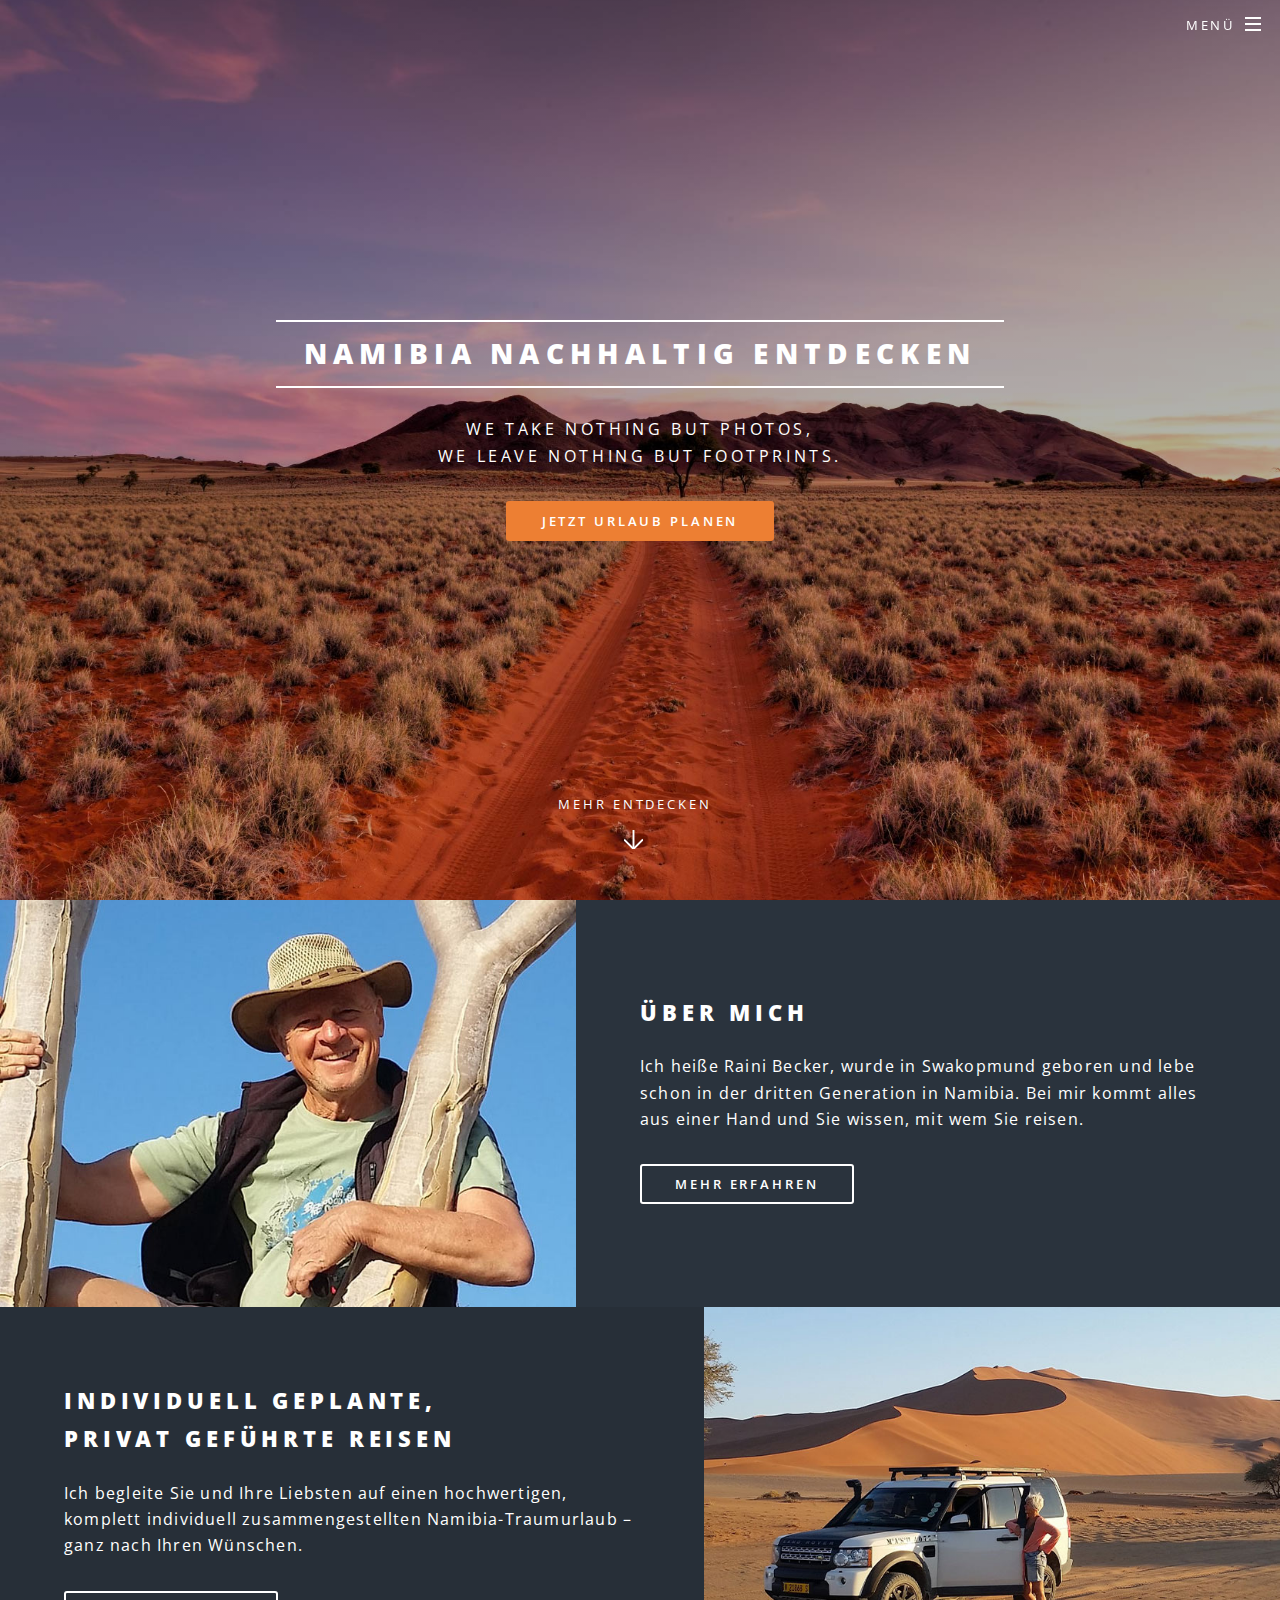
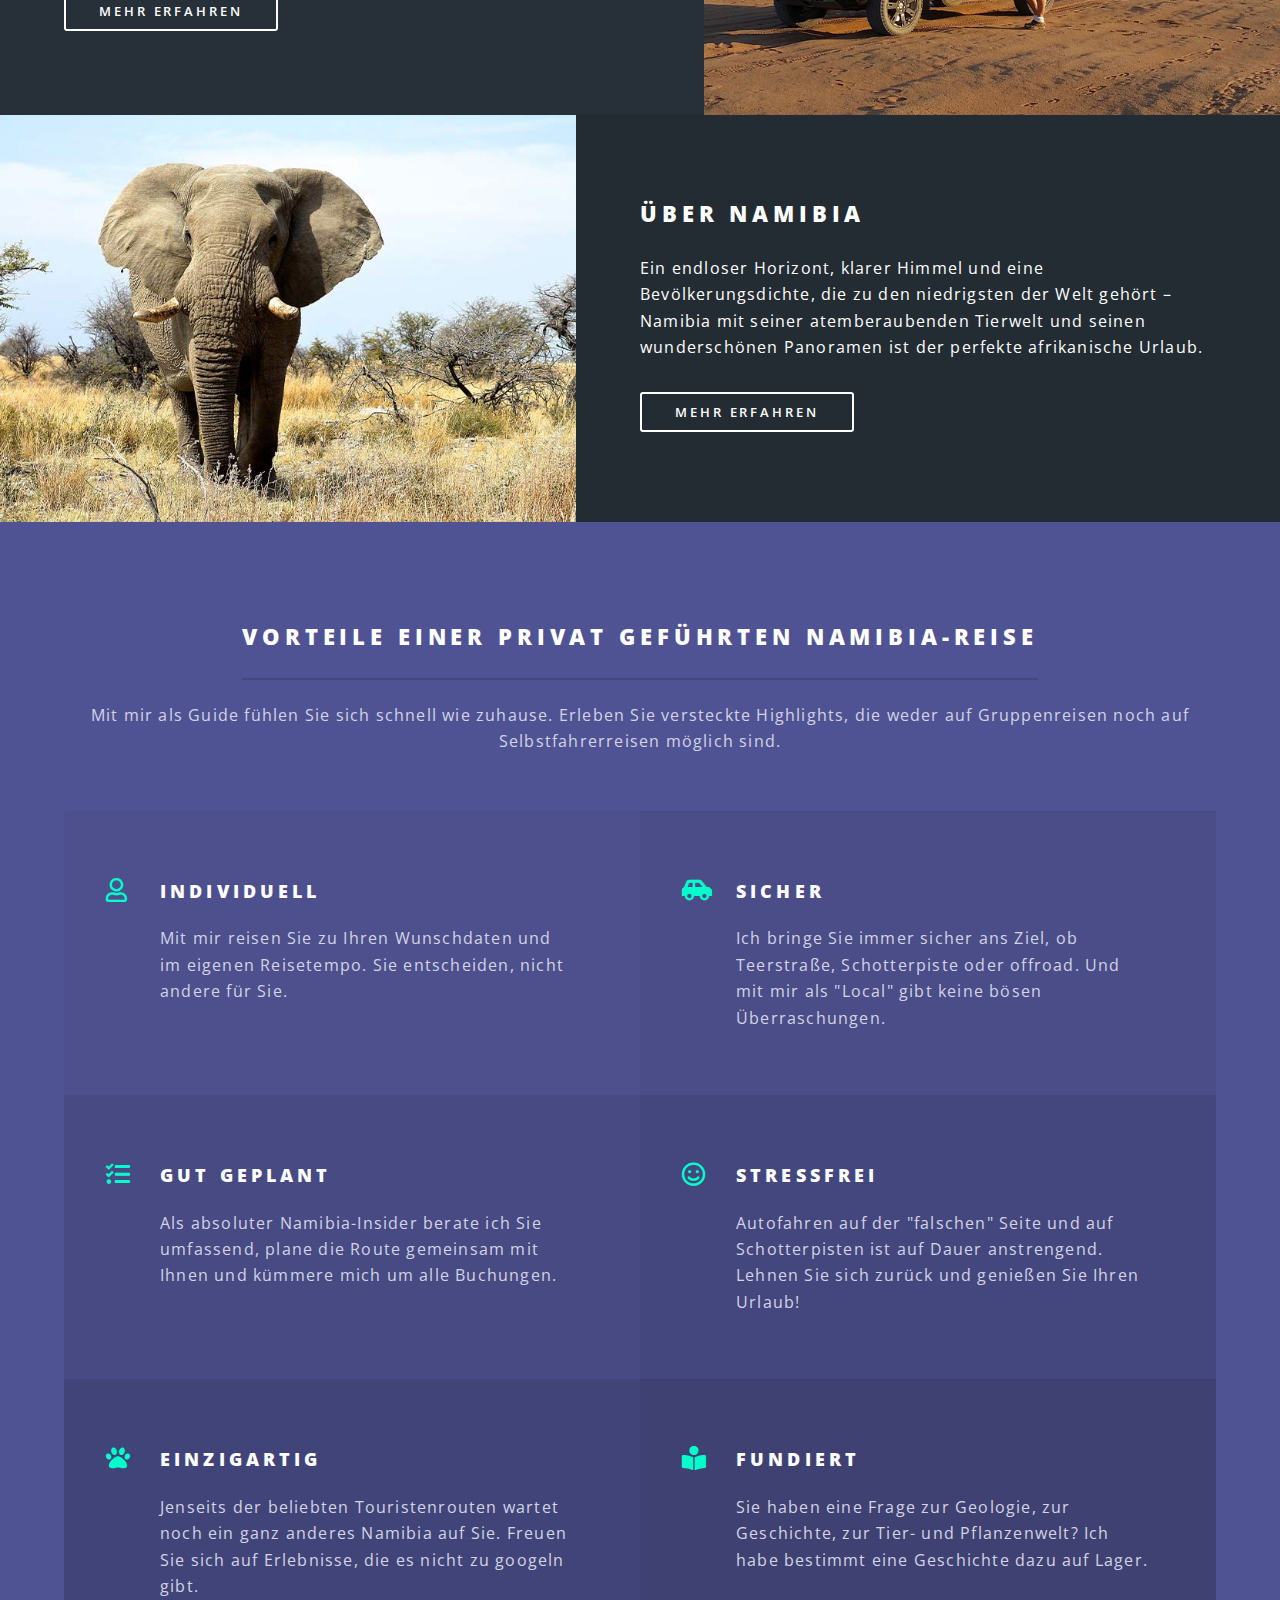
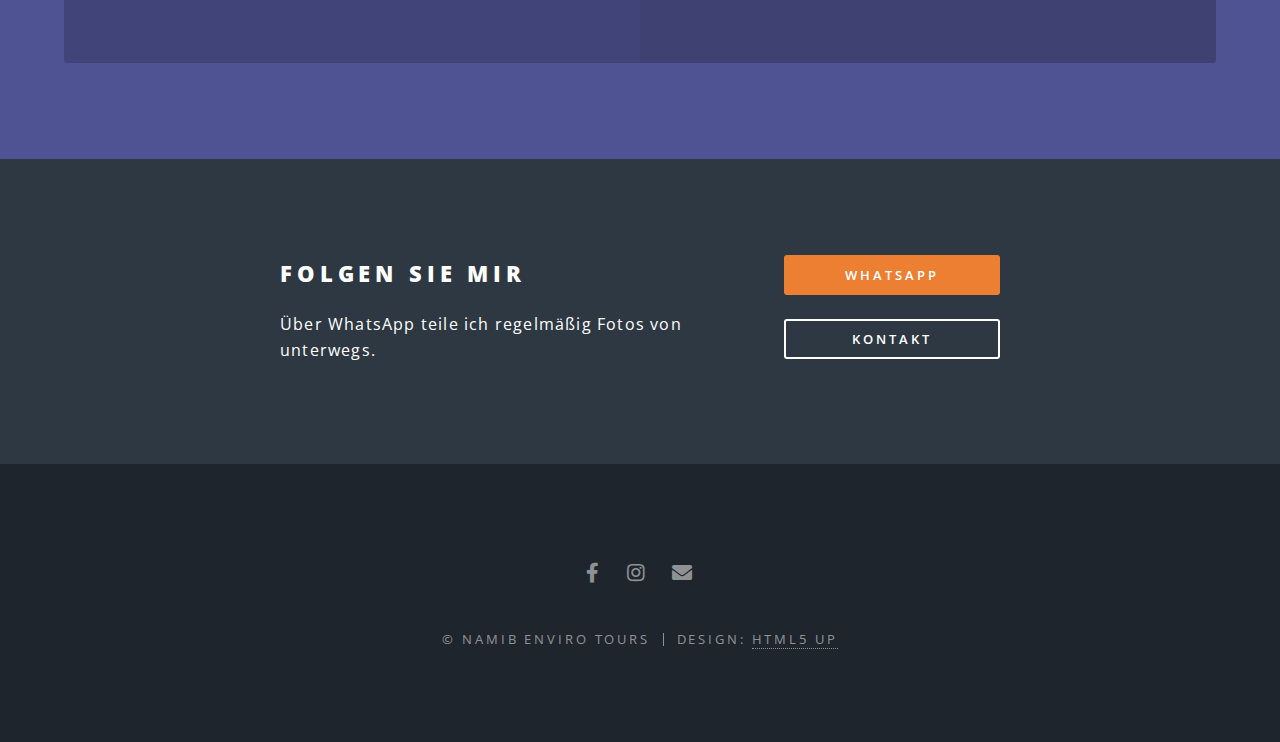
==== commit 4e8f4cd7: "Add files via upload" ====
--- a/index.html
+++ b/index.html
@@ -11,22 +11,22 @@
 		<meta name="viewport" content="width=device-width, initial-scale=1, user-scalable=no" />
 		<link rel="stylesheet" href="assets/css/main.css" />
 		<noscript><link rel="stylesheet" href="assets/css/noscript.css" /></noscript>
-		<link rel="apple-touch-icon" sizes="57x57" href="/apple-icon-57x57.png">
-		<link rel="apple-touch-icon" sizes="60x60" href="/apple-icon-60x60.png">
-		<link rel="apple-touch-icon" sizes="72x72" href="/apple-icon-72x72.png">
-		<link rel="apple-touch-icon" sizes="76x76" href="/apple-icon-76x76.png">
-		<link rel="apple-touch-icon" sizes="114x114" href="/apple-icon-114x114.png">
-		<link rel="apple-touch-icon" sizes="120x120" href="/apple-icon-120x120.png">
-		<link rel="apple-touch-icon" sizes="144x144" href="/apple-icon-144x144.png">
-		<link rel="apple-touch-icon" sizes="152x152" href="/apple-icon-152x152.png">
-		<link rel="apple-touch-icon" sizes="180x180" href="/apple-icon-180x180.png">
-		<link rel="icon" type="image/png" sizes="192x192"  href="/android-icon-192x192.png">
-		<link rel="icon" type="image/png" sizes="32x32" href="/favicon-32x32.png">
-		<link rel="icon" type="image/png" sizes="96x96" href="/favicon-96x96.png">
-		<link rel="icon" type="image/png" sizes="16x16" href="/favicon-16x16.png">
-		<link rel="manifest" href="/manifest.json">
+		<link rel="apple-touch-icon" sizes="57x57" href="apple-icon-57x57.png">
+		<link rel="apple-touch-icon" sizes="60x60" href="apple-icon-60x60.png">
+		<link rel="apple-touch-icon" sizes="72x72" href="apple-icon-72x72.png">
+		<link rel="apple-touch-icon" sizes="76x76" href="apple-icon-76x76.png">
+		<link rel="apple-touch-icon" sizes="114x114" href="apple-icon-114x114.png">
+		<link rel="apple-touch-icon" sizes="120x120" href="apple-icon-120x120.png">
+		<link rel="apple-touch-icon" sizes="144x144" href="apple-icon-144x144.png">
+		<link rel="apple-touch-icon" sizes="152x152" href="apple-icon-152x152.png">
+		<link rel="apple-touch-icon" sizes="180x180" href="apple-icon-180x180.png">
+		<link rel="icon" type="image/png" sizes="192x192"  href="android-icon-192x192.png">
+		<link rel="icon" type="image/png" sizes="32x32" href="favicon-32x32.png">
+		<link rel="icon" type="image/png" sizes="96x96" href="favicon-96x96.png">
+		<link rel="icon" type="image/png" sizes="16x16" href="favicon-16x16.png">
+		<link rel="manifest" href="manifest.json">
 		<meta name="msapplication-TileColor" content="#ffffff">
-		<meta name="msapplication-TileImage" content="/ms-icon-144x144.png">
+		<meta name="msapplication-TileImage" content="ms-icon-144x144.png">
 		<meta name="theme-color" content="#ffffff">
 	</head>
 	<body class="landing is-preload">
@@ -92,9 +92,9 @@
 						<section class="spotlight">
 							<div class="image"><img src="images/pic01.jpg" alt="" /></div><div class="content">
 								<h2>Über mich</h2>
-								<p>Ich heiße Raini Becker, wurde 1954 in Swakopmund geboren und lebe schon in der dritten Generation meiner Familie in Namibia. Bei mir kommt im wahrsten Sinne des Wortes alles aus einer Hand und Sie wissen, mit wem Sie reisen. Mir macht mein Beruf Spaß, das werden Sie merken!</p>
+								<p>Ich heiße Raini Becker, wurde in Swakopmund geboren und lebe schon in der dritten Generation in Namibia. Bei mir kommt alles aus einer Hand und Sie wissen, mit wem Sie reisen.</p>
 								<ul class="actions">
-									<li><a href="über-mich/index.html" class="button small">Mehr erfahren</a></li>
+									<li><a href="über-mich/" class="button small">Mehr erfahren</a></li>
 								</ul>
 							</div>
 						</section>
@@ -104,16 +104,16 @@
 								privat geführte Reisen</h2>
 								<p>Ich begleite Sie und Ihre Liebsten auf einen hochwertigen, komplett individuell zusammengestellten Namibia-Traumurlaub – ganz nach Ihren Wünschen.</p>
 								<ul class="actions">
-									<li><a href="geführte-rundreisen/index.html" class="button small">Mehr erfahren</a></li>
+									<li><a href="geführte-rundreisen/" class="button small">Mehr erfahren</a></li>
 								</ul>
 							</div>
 						</section>
 						<section class="spotlight">
 							<div class="image"><img src="images/pic03.jpg" alt="" /></div><div class="content">
 								<h2>Über Namibia</h2>
-								<p>Ein endloser Horizont, klarer Himmel und eine Bevölkerungsdichte, die zu den niedrigsten der Welt gehört – Namibia ist der perfekte afrikanische Urlaub. Ihre Tage werden Sie hier mit viel Sonnenschein, wunderschönen Panoramen und unvergesslichen Momenten verbringen.</p>
+								<p>Ein endloser Horizont, klarer Himmel und eine Bevölkerungsdichte, die zu den niedrigsten der Welt gehört – Namibia mit seiner atemberaubenden Tierwelt und seinen wunderschönen Panoramen ist der perfekte afrikanische Urlaub.</p>
 								<ul class="actions">
-									<li><a href="namibia/index.html" class="button small">Mehr erfahren</a></li>
+									<li><a href="namibia/" class="button small">Mehr erfahren</a></li>
 								</ul>
 							</div>
 						</section>
@@ -137,7 +137,7 @@
 								</li>
 								<li class="icon solid fa-tasks">
 									<h3>Gut geplant</h3>
-									<p>Als absoluter Namibia-Insider berate Sie umfassend, plane die Route gemeinsam mit Ihnen und kümmere mich um alle Buchungen.</p>
+									<p>Als absoluter Namibia-Insider berate ich Sie umfassend, plane die Route gemeinsam mit Ihnen und kümmere mich um alle Buchungen.</p>
 								</li>
 								<li class="icon fa-smile">
 									<h3>Stressfrei</h3>
@@ -145,7 +145,7 @@
 								</li>
 								<li class="icon solid fa-paw">
 									<h3>Einzigartig</h3>
-									<p>Jenseits der beliebten Touristenrouten wartet noch ein ganz anderes Namibia auf Sie. Lassen Sie sich von versteckten Orten verzaubern!</p>
+									<p>Jenseits der beliebten Touristenrouten wartet noch ein ganz anderes Namibia auf Sie. Freuen Sie sich auf Erlebnisse, die es nicht zu googeln gibt.</p>
 								</li>
 								<li class="icon solid fa-book-reader">
 									<h3>Fundiert</h3>
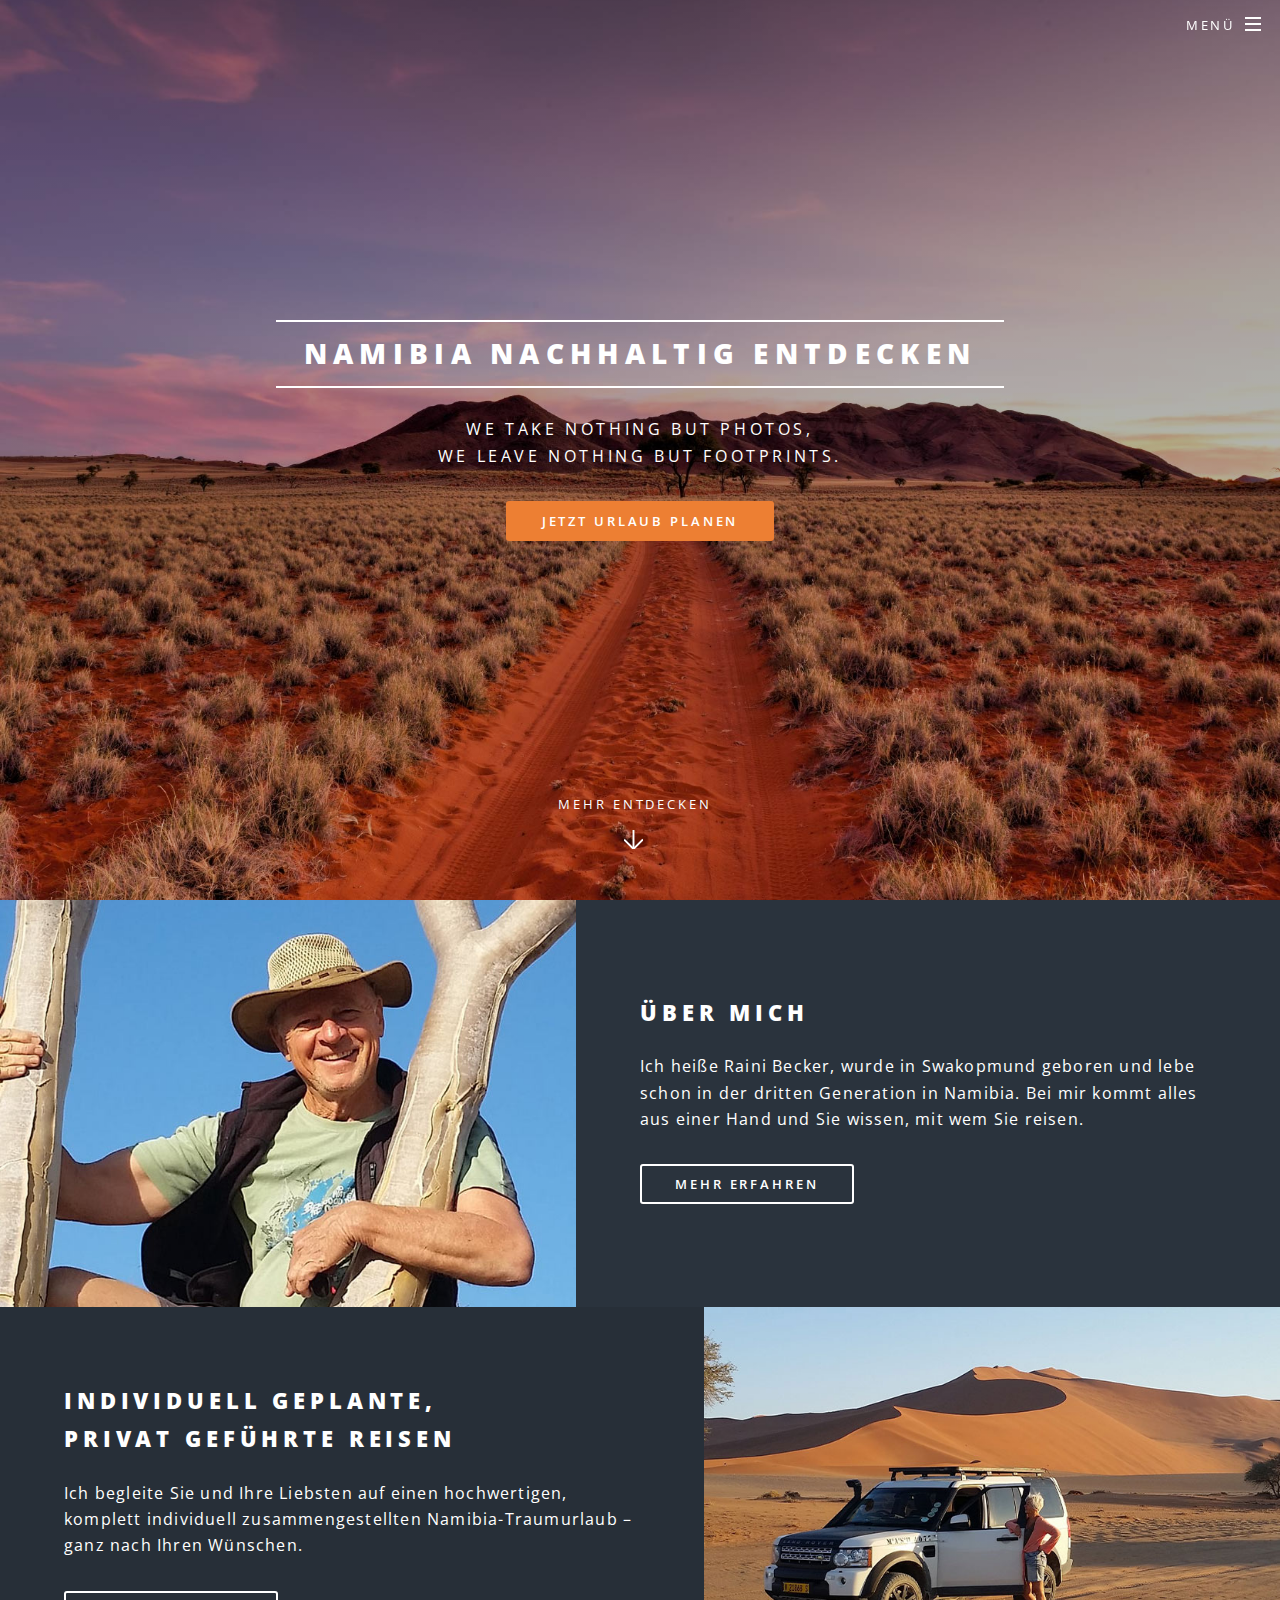
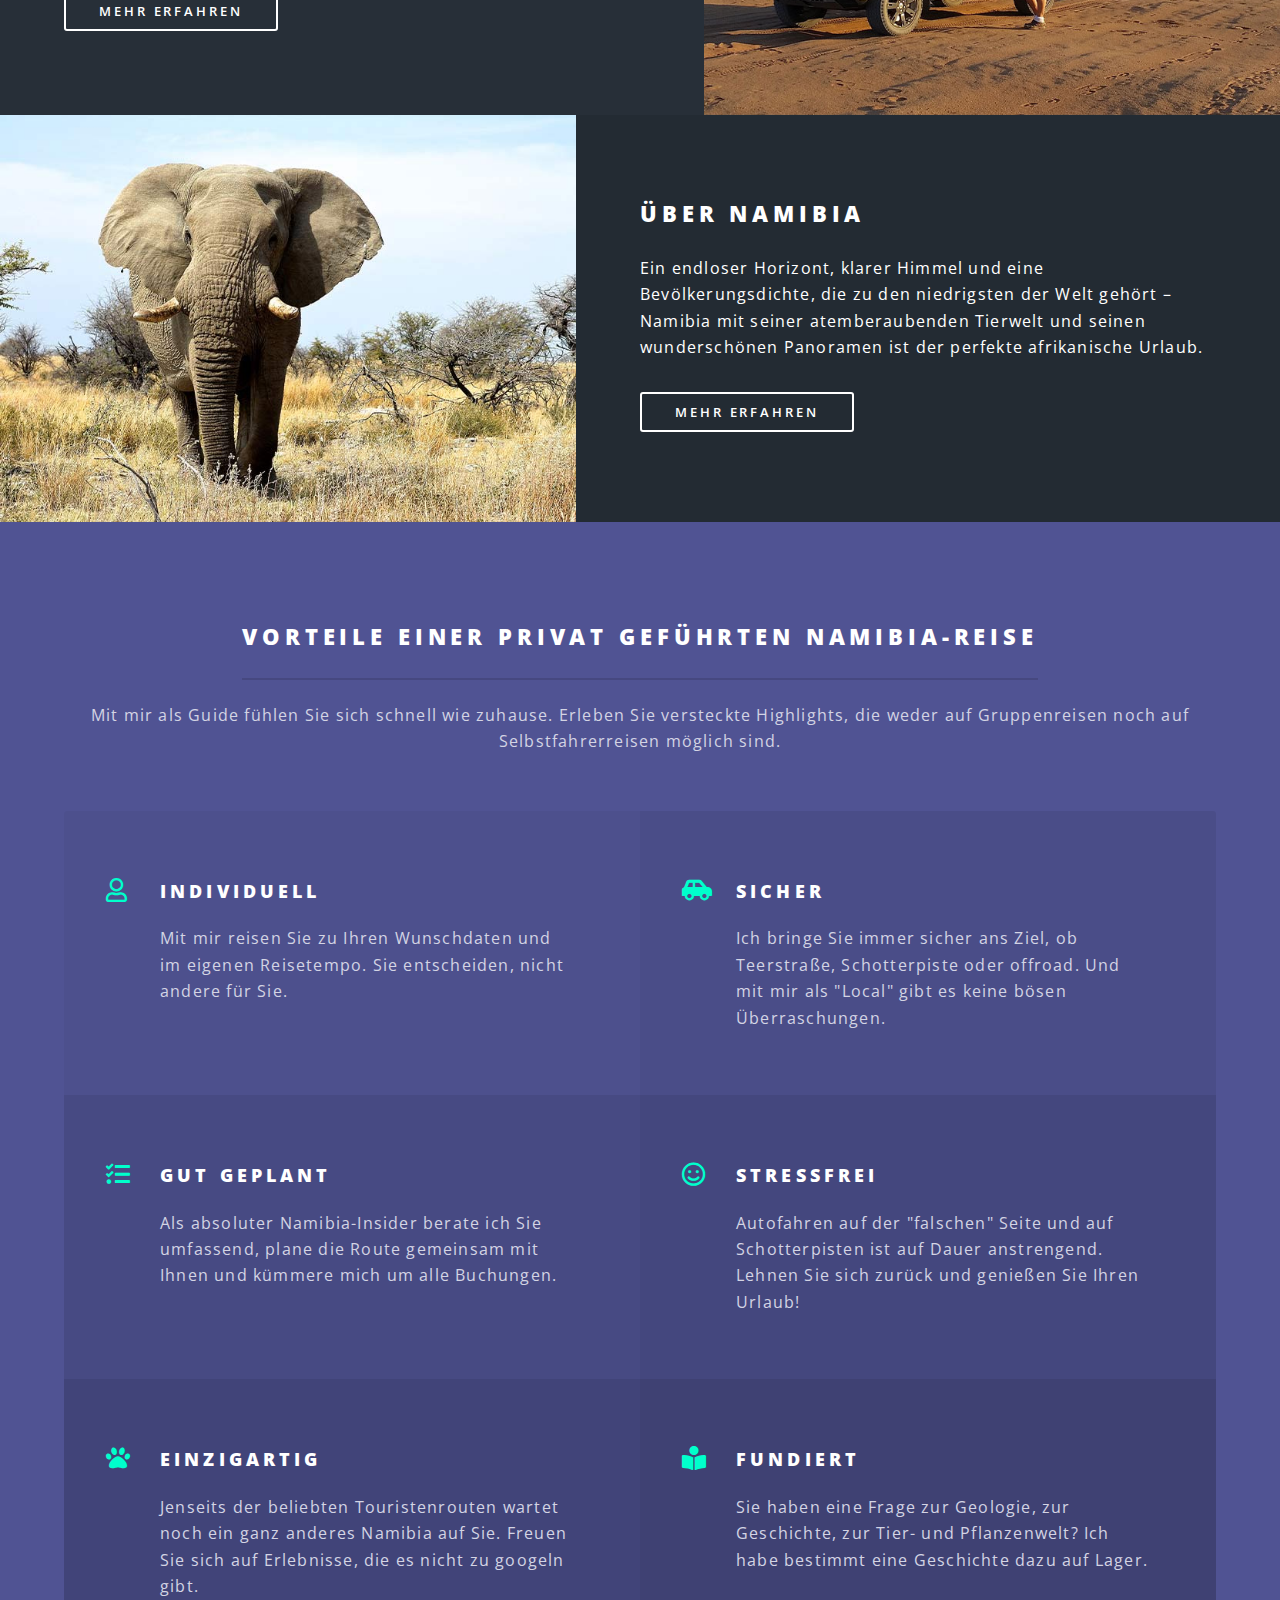
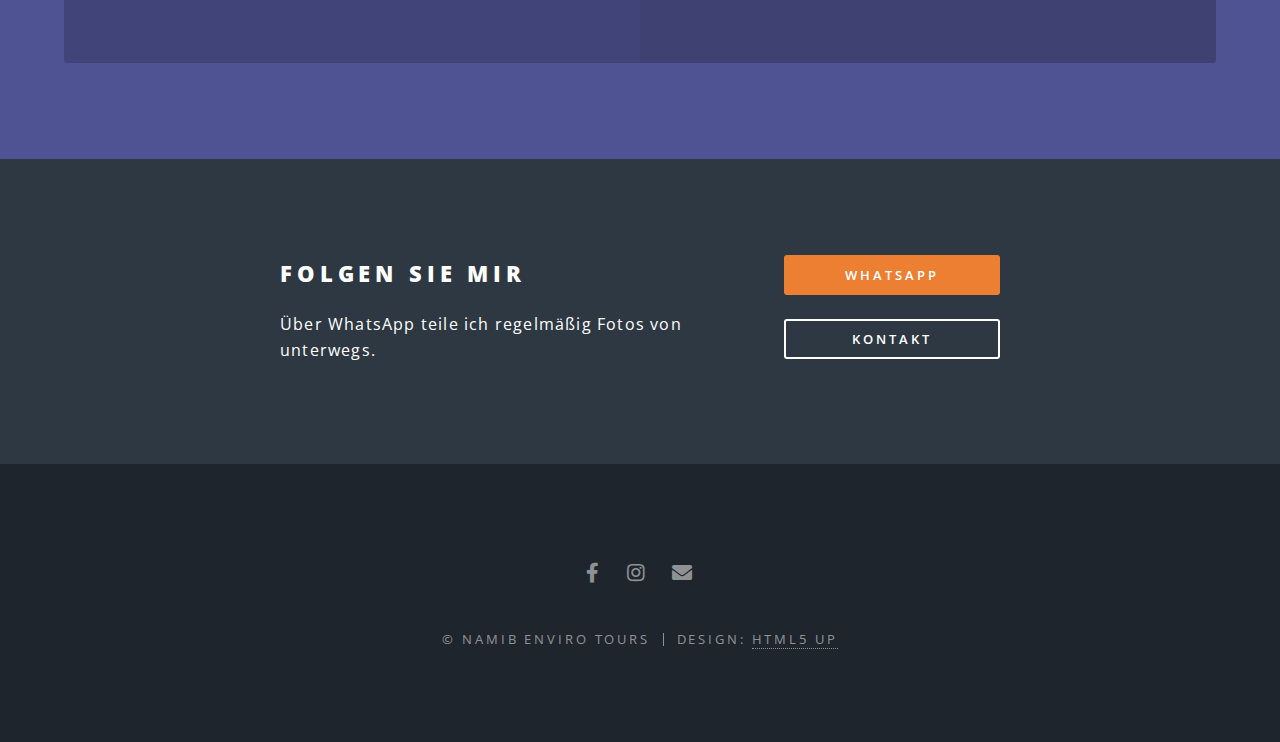
==== commit ff2e533a: "Update index.html" ====
--- a/index.html
+++ b/index.html
@@ -6,28 +6,15 @@
 -->
 <html>
 	<head>
-		<title>Namib Enviro Tours</title>
+		<title>Namibia-Reisen mit Raini Becker - Namib Enviro Tours</title>
+		<meta name="description" content="Website von Namib Enviro Tours, Anbieter für privat geführte Namibia-Rundreisen"/>
 		<meta charset="utf-8" />
 		<meta name="viewport" content="width=device-width, initial-scale=1, user-scalable=no" />
 		<link rel="stylesheet" href="assets/css/main.css" />
 		<noscript><link rel="stylesheet" href="assets/css/noscript.css" /></noscript>
-		<link rel="apple-touch-icon" sizes="57x57" href="apple-icon-57x57.png">
-		<link rel="apple-touch-icon" sizes="60x60" href="apple-icon-60x60.png">
-		<link rel="apple-touch-icon" sizes="72x72" href="apple-icon-72x72.png">
-		<link rel="apple-touch-icon" sizes="76x76" href="apple-icon-76x76.png">
-		<link rel="apple-touch-icon" sizes="114x114" href="apple-icon-114x114.png">
-		<link rel="apple-touch-icon" sizes="120x120" href="apple-icon-120x120.png">
-		<link rel="apple-touch-icon" sizes="144x144" href="apple-icon-144x144.png">
-		<link rel="apple-touch-icon" sizes="152x152" href="apple-icon-152x152.png">
-		<link rel="apple-touch-icon" sizes="180x180" href="apple-icon-180x180.png">
-		<link rel="icon" type="image/png" sizes="192x192"  href="android-icon-192x192.png">
-		<link rel="icon" type="image/png" sizes="32x32" href="favicon-32x32.png">
-		<link rel="icon" type="image/png" sizes="96x96" href="favicon-96x96.png">
-		<link rel="icon" type="image/png" sizes="16x16" href="favicon-16x16.png">
-		<link rel="manifest" href="manifest.json">
-		<meta name="msapplication-TileColor" content="#ffffff">
-		<meta name="msapplication-TileImage" content="ms-icon-144x144.png">
-		<meta name="theme-color" content="#ffffff">
+		<link rel="icon" type="image/svg+xml" href="/assets/images/favicon.svg">
+		<link rel="icon" type="image/png" href="/assets/images/favicon.png">
+		<meta name="google-site-verification" content="klVKz6aERCmA9p_SUiFBiTHnSHZrCpd2QpUPnPfCPdE"/>
 	</head>
 	<body class="landing is-preload">
 
@@ -36,7 +23,7 @@
 
 				<!-- Header -->
 					<header id="header" class="alt">
-						<h1><a href="index.html"><img src="images/Logo_white.svg" height=40px></a></h1>
+						<h1><a href="#"><img src="images/Logo_white.svg" height=40px></a></h1>
 						<nav id="nav">
 							<ul>
 								<li class="special">
@@ -44,10 +31,10 @@
 									<div id="menu">
 										<ul>
 											<li><a href="#">Home</a></li>
-											<li><a href="geführte-rundreisen/index.html">Privat geführte Rundreisen</a></li>
-											<li><a href="über-mich/index.html">Über mich</a></li>
-											<li><a href="namibia/index.html">Über Namibia</a></li>
-											<li><a href="kontakt/index.html">Kontakt</a></li>
+											<li><a href="geführte-rundreisen/">Privat geführte Rundreisen</a></li>
+											<li><a href="über-mich/">Über mich</a></li>
+											<li><a href="namibia/">Über Namibia</a></li>
+											<li><a href="kontakt/">Kontakt</a></li>
 										</ul>
 									</div>
 								</li>
@@ -62,7 +49,7 @@
 							<p>We take nothing but photos,<br />
 							we leave nothing but footprints.</p>
 							<ul class="actions special">
-								<li><a href="kontakt/index.html" class="button primary">Jetzt Urlaub planen</a></li>
+								<li><a href="kontakt/" class="button primary">Jetzt Urlaub planen</a></li>
 							</ul>
 						</div>
 						<a href="#one" class="more scrolly">Mehr entdecken</a>
@@ -133,7 +120,7 @@
 								</li>
 								<li class="icon solid fa-car-side">
 									<h3>Sicher</h3>
-									<p>Ich bringe Sie immer sicher ans Ziel, ob Teerstraße, Schotterpiste oder offroad. Und mit mir als "Local" gibt keine bösen Überraschungen.</p>
+									<p>Ich bringe Sie immer sicher ans Ziel, ob Teerstraße, Schotterpiste oder offroad. Und mit mir als "Local" gibt es keine bösen Überraschungen.</p>
 								</li>
 								<li class="icon solid fa-tasks">
 									<h3>Gut geplant</h3>
@@ -163,8 +150,8 @@
 								<p>Über WhatsApp teile ich regelmäßig Fotos von unterwegs. </p>
 							</header>
 							<ul class="actions stacked">
-							  <li><a href="https://wa.me/264812562252/?text=Hallo&nbps;Raini!" class="button fit primary">Whatsapp</a></li>
-								<li><a href="kontakt/index.html" class="button fit">Kontakt</a></li>
+							  <li><a href="https://wa.me/264812562252/?text=HalloRaini!" class="button fit primary">Whatsapp</a></li>
+								<li><a href="kontakt/" class="button fit">Kontakt</a></li>
 							</ul>
 						</div>
 					</section>
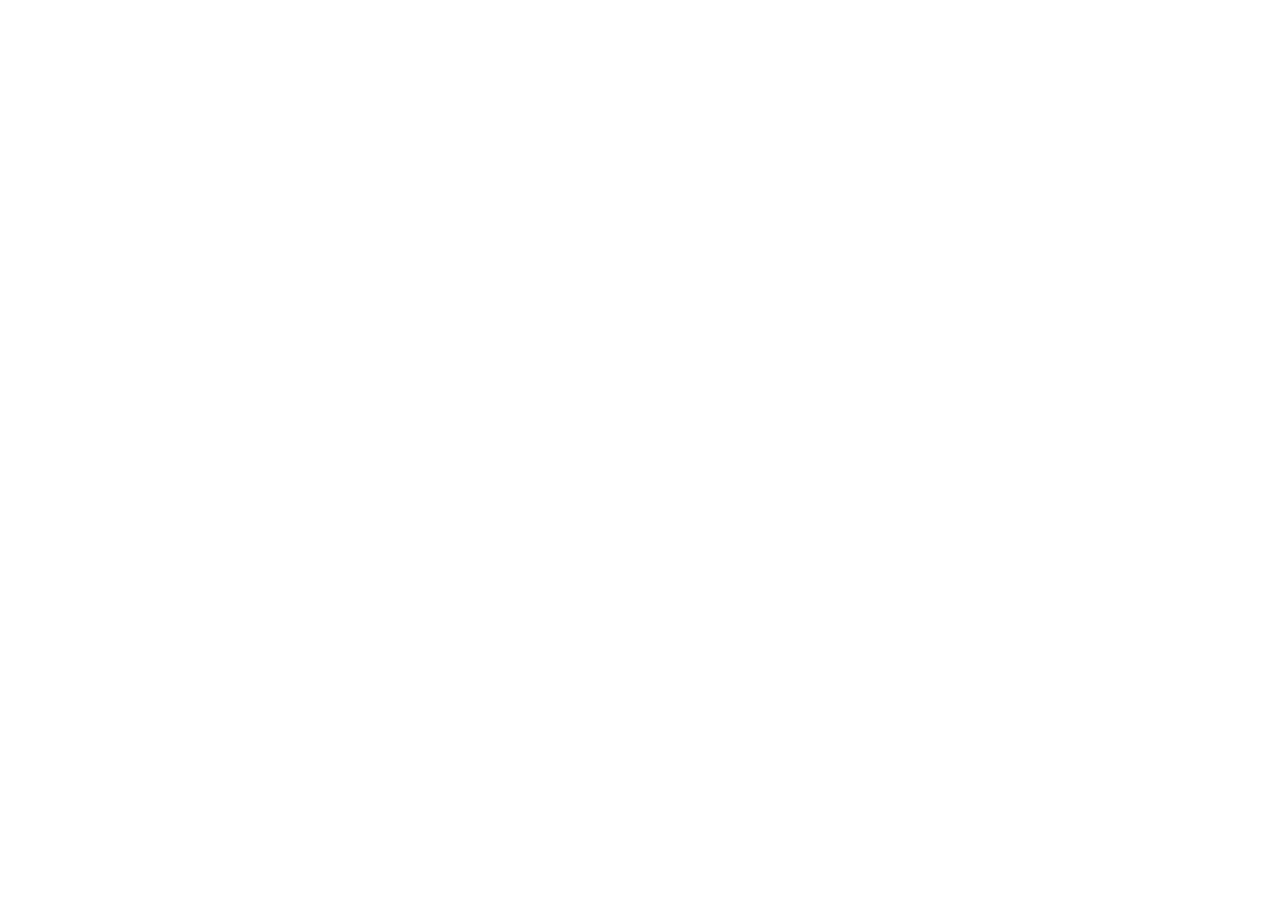
==== commit e05a39e3: "Language switch" ====
--- a/index.html
+++ b/index.html
@@ -1,62 +1,88 @@
-<!DOCTYPE HTML>
+<!DOCTYPE html>
 <!--
 	Spectral by HTML5 UP
 	html5up.net | @ajlkn
 	Free for personal and commercial use under the CCA 3.0 license (html5up.net/license)
 -->
 <html>
-	<head>
-		<title>Namibia-Reisen mit Raini Becker - Namib Enviro Tours</title>
-		<meta name="description" content="Website von Namib Enviro Tours, Anbieter für privat geführte Namibia-Rundreisen"/>
-		<meta charset="utf-8" />
-		<meta name="viewport" content="width=device-width, initial-scale=1, user-scalable=no" />
-		<link rel="stylesheet" href="assets/css/main.css" />
-		<noscript><link rel="stylesheet" href="assets/css/noscript.css" /></noscript>
-		<link rel="icon" type="image/svg+xml" href="/assets/images/favicon.svg">
-		<link rel="icon" type="image/png" href="/assets/images/favicon.png">
-		<meta name="google-site-verification" content="klVKz6aERCmA9p_SUiFBiTHnSHZrCpd2QpUPnPfCPdE"/>
-	</head>
-	<body class="landing is-preload">
-
-		<!-- Page Wrapper -->
-			<div id="page-wrapper">
-
-				<!-- Header -->
-					<header id="header" class="alt">
-						<h1><a href="#"><img src="images/Logo_white.svg" height=40px></a></h1>
-						<nav id="nav">
-							<ul>
-								<li class="special">
-									<a href="#menu" class="menuToggle"><span>Menü</span></a>
-									<div id="menu">
-										<ul>
-											<li><a href="#">Home</a></li>
-											<li><a href="geführte-rundreisen/">Privat geführte Rundreisen</a></li>
-											<li><a href="über-mich/">Über mich</a></li>
-											<li><a href="namibia/">Über Namibia</a></li>
-											<li><a href="kontakt/">Kontakt</a></li>
-										</ul>
-									</div>
-								</li>
-							</ul>
-						</nav>
-					</header>
-
-				<!-- Banner -->
-					<section id="banner">
-						<div class="inner">
-							<h2>Namibia nachhaltig entdecken</h2>
-							<p>We take nothing but photos,<br />
-							we leave nothing but footprints.</p>
-							<ul class="actions special">
-								<li><a href="kontakt/" class="button primary">Jetzt Urlaub planen</a></li>
-							</ul>
-						</div>
-						<a href="#one" class="more scrolly">Mehr entdecken</a>
-					</section>
-
-				<!-- One -->
-<!--
+  <head>
+    <title>Namibia-Reisen mit Raini Becker - Namib Enviro Tours</title>
+    <meta
+      name="description"
+      content="Website von Namib Enviro Tours, Anbieter für privat geführte Namibia-Rundreisen"
+    />
+    <meta charset="utf-8" />
+    <meta
+      name="viewport"
+      content="width=device-width, initial-scale=1, user-scalable=no"
+    />
+    <link rel="stylesheet" href="assets/css/main.css" />
+    <noscript
+      ><link rel="stylesheet" href="assets/css/noscript.css"
+    /></noscript>
+    <link rel="icon" type="image/svg+xml" href="/assets/images/favicon.svg" />
+    <link rel="icon" type="image/png" href="/assets/images/favicon.png" />
+    <meta
+      name="google-site-verification"
+      content="klVKz6aERCmA9p_SUiFBiTHnSHZrCpd2QpUPnPfCPdE"
+    />
+    <meta name="page" content="home-DE" />
+  </head>
+  <body class="landing is-preload">
+    <!-- Page Wrapper -->
+    <div id="page-wrapper">
+      <!-- Header -->
+      <header id="header" class="alt">
+        <div>
+          <a href="#"
+            ><img src="images/Logo_white.svg" alt="Logo" height="40px"
+          /></a>
+        </div>
+        <nav id="nav">
+          <ul>
+            <li id="langSwitch">
+              <button data-lang="en">EN</button>
+              <button data-lang="de" class="active">DE</button>
+            </li>
+            <li class="special">
+              <a href="#menu" class="menuToggle"><span>Menü</span></a>
+              <div id="menu">
+                <ul>
+                  <li><a href="#">Home</a></li>
+                  <li>
+                    <a href="../geführte-rundreisen/"
+                      >Privat geführte Rundreisen</a
+                    >
+                  </li>
+                  <li><a href="../über-mich/">Über mich</a></li>
+                  <li><a href="../namibia/">Über Namibia</a></li>
+                  <li><a href="../kontakt/">Kontakt</a></li>
+                </ul>
+              </div>
+            </li>
+          </ul>
+        </nav>
+      </header>
+
+      <!-- Banner -->
+      <section id="banner">
+        <div class="inner">
+          <h2>Namibia nachhaltig entdecken</h2>
+          <p>
+            We take nothing but photos,<br />
+            we leave nothing but footprints.
+          </p>
+          <ul class="actions special">
+            <li>
+              <a href="kontakt/" class="button primary">Jetzt Urlaub planen</a>
+            </li>
+          </ul>
+        </div>
+        <a href="#one" class="more scrolly">Mehr entdecken</a>
+      </section>
+
+      <!-- One -->
+      <!--
 					<section id="one" class="wrapper style1 special">
 						<div class="inner">
 							<header class="major">
@@ -74,110 +100,183 @@
 					</section>
 -->
 
-				<!-- Two -->
-					<section id="one" class="wrapper alt style2">
-						<section class="spotlight">
-							<div class="image"><img src="images/pic01.jpg" alt="" /></div><div class="content">
-								<h2>Über mich</h2>
-								<p>Ich heiße Raini Becker, wurde in Swakopmund geboren und lebe schon in der dritten Generation in Namibia. Bei mir kommt alles aus einer Hand und Sie wissen, mit wem Sie reisen.</p>
-								<ul class="actions">
-									<li><a href="über-mich/" class="button small">Mehr erfahren</a></li>
-								</ul>
-							</div>
-						</section>
-						<section class="spotlight">
-							<div class="image"><img src="images/pic02.jpg" alt="" /></div><div class="content">
-								<h2>Individuell geplante,<br />
-								privat geführte Reisen</h2>
-								<p>Ich begleite Sie und Ihre Liebsten auf einen hochwertigen, komplett individuell zusammengestellten Namibia-Traumurlaub – ganz nach Ihren Wünschen.</p>
-								<ul class="actions">
-									<li><a href="geführte-rundreisen/" class="button small">Mehr erfahren</a></li>
-								</ul>
-							</div>
-						</section>
-						<section class="spotlight">
-							<div class="image"><img src="images/pic03.jpg" alt="" /></div><div class="content">
-								<h2>Über Namibia</h2>
-								<p>Ein endloser Horizont, klarer Himmel und eine Bevölkerungsdichte, die zu den niedrigsten der Welt gehört – Namibia mit seiner atemberaubenden Tierwelt und seinen wunderschönen Panoramen ist der perfekte afrikanische Urlaub.</p>
-								<ul class="actions">
-									<li><a href="namibia/" class="button small">Mehr erfahren</a></li>
-								</ul>
-							</div>
-						</section>
-					</section>
-
-				<!-- Three -->
-					<section id="three" class="wrapper style3 special">
-						<div class="inner">
-							<header class="major">
-								<h2>Vorteile einer privat geführten Namibia-Reise</h2>
-								<p>Mit mir als Guide fühlen Sie sich schnell wie zuhause. Erleben Sie versteckte Highlights, die weder auf Gruppenreisen noch auf Selbstfahrerreisen möglich sind.</p>
-							</header>
-							<ul class="features">
-								<li class="icon fa-user">
-									<h3>Individuell</h3>
-									<p>Mit mir reisen Sie zu Ihren Wunschdaten und im eigenen Reisetempo. Sie entscheiden, nicht andere für Sie.</p>
-								</li>
-								<li class="icon solid fa-car-side">
-									<h3>Sicher</h3>
-									<p>Ich bringe Sie immer sicher ans Ziel, ob Teerstraße, Schotterpiste oder offroad. Und mit mir als "Local" gibt es keine bösen Überraschungen.</p>
-								</li>
-								<li class="icon solid fa-tasks">
-									<h3>Gut geplant</h3>
-									<p>Als absoluter Namibia-Insider berate ich Sie umfassend, plane die Route gemeinsam mit Ihnen und kümmere mich um alle Buchungen.</p>
-								</li>
-								<li class="icon fa-smile">
-									<h3>Stressfrei</h3>
-									<p>Autofahren auf der "falschen" Seite  und auf Schotterpisten ist auf Dauer anstrengend.  Lehnen Sie sich zurück und genießen Sie Ihren Urlaub!</p>
-								</li>
-								<li class="icon solid fa-paw">
-									<h3>Einzigartig</h3>
-									<p>Jenseits der beliebten Touristenrouten wartet noch ein ganz anderes Namibia auf Sie. Freuen Sie sich auf Erlebnisse, die es nicht zu googeln gibt.</p>
-								</li>
-								<li class="icon solid fa-book-reader">
-									<h3>Fundiert</h3>
-									<p>Sie haben eine Frage zur Geologie, zur Geschichte, zur Tier- und Pflanzenwelt? Ich habe bestimmt eine Geschichte dazu auf Lager.</p>
-								</li>
-							</ul>
-						</div>
-					</section>
-
-				<!-- CTA -->
-					<section id="cta" class="wrapper style4">
-						<div class="inner">
-							<header>
-								<h2>Folgen Sie Mir</h2>
-								<p>Über WhatsApp teile ich regelmäßig Fotos von unterwegs. </p>
-							</header>
-							<ul class="actions stacked">
-							  <li><a href="https://wa.me/264812562252/?text=HalloRaini!" class="button fit primary">Whatsapp</a></li>
-								<li><a href="kontakt/" class="button fit">Kontakt</a></li>
-							</ul>
-						</div>
-					</section>
-
-				<!-- Footer -->
-					<footer id="footer">
-						<ul class="icons">
-							<li><a href="https://facebook.com/namibiasafari" class="icon brands fa-facebook-f"><span class="label">Facebook</span></a></li>
-							<li><a href="https://instagram.com/namibenvirotours" class="icon brands fa-instagram"><span class="label">Instagram</span></a></li>
-							<li><a href="mailto:raini&commat;namibenvirotours&period;com" class="icon solid fa-envelope"><span class="label">Email</span></a></li>
-						</ul>
-						<ul class="copyright">
-							<li>&copy; Namib Enviro Tours</li><li>Design: <a href="http://html5up.net">HTML5 UP</a></li>
-						</ul>
-					</footer>
-
-			</div>
-
-		<!-- Scripts -->
-			<script src="assets/js/jquery.min.js"></script>
-			<script src="assets/js/jquery.scrollex.min.js"></script>
-			<script src="assets/js/jquery.scrolly.min.js"></script>
-			<script src="assets/js/browser.min.js"></script>
-			<script src="assets/js/breakpoints.min.js"></script>
-			<script src="assets/js/util.js"></script>
-			<script src="assets/js/main.js"></script>
-
-	</body>
+      <!-- Two -->
+      <section id="one" class="wrapper alt style2">
+        <section class="spotlight">
+          <div class="image"><img src="images/pic01.jpg" alt="" /></div>
+          <div class="content">
+            <h2>Über mich</h2>
+            <p>
+              Ich heiße Raini Becker, wurde in Swakopmund geboren und lebe schon
+              in der dritten Generation in Namibia. Bei mir kommt alles aus
+              einer Hand und Sie wissen, mit wem Sie reisen.
+            </p>
+            <ul class="actions">
+              <li>
+                <a href="über-mich/" class="button small">Mehr erfahren</a>
+              </li>
+            </ul>
+          </div>
+        </section>
+        <section class="spotlight">
+          <div class="image"><img src="images/pic02.jpg" alt="" /></div>
+          <div class="content">
+            <h2>
+              Individuell geplante,<br />
+              privat geführte Reisen
+            </h2>
+            <p>
+              Ich begleite Sie und Ihre Liebsten auf einen hochwertigen,
+              komplett individuell zusammengestellten Namibia-Traumurlaub – ganz
+              nach Ihren Wünschen.
+            </p>
+            <ul class="actions">
+              <li>
+                <a href="geführte-rundreisen/" class="button small"
+                  >Mehr erfahren</a
+                >
+              </li>
+            </ul>
+          </div>
+        </section>
+        <section class="spotlight">
+          <div class="image"><img src="images/pic03.jpg" alt="" /></div>
+          <div class="content">
+            <h2>Über Namibia</h2>
+            <p>
+              Ein endloser Horizont, klarer Himmel und eine Bevölkerungsdichte,
+              die zu den niedrigsten der Welt gehört – Namibia mit seiner
+              atemberaubenden Tierwelt und seinen wunderschönen Panoramen ist
+              der perfekte afrikanische Urlaub.
+            </p>
+            <ul class="actions">
+              <li><a href="namibia/" class="button small">Mehr erfahren</a></li>
+            </ul>
+          </div>
+        </section>
+      </section>
+
+      <!-- Three -->
+      <section id="three" class="wrapper style3 special">
+        <div class="inner">
+          <header class="major">
+            <h2>Vorteile einer privat geführten Namibia-Reise</h2>
+            <p>
+              Mit mir als Guide fühlen Sie sich schnell wie zuhause. Erleben Sie
+              versteckte Highlights, die weder auf Gruppenreisen noch auf
+              Selbstfahrerreisen möglich sind.
+            </p>
+          </header>
+          <ul class="features">
+            <li class="icon fa-user">
+              <h3>Individuell</h3>
+              <p>
+                Mit mir reisen Sie zu Ihren Wunschdaten und im eigenen
+                Reisetempo. Sie entscheiden, nicht andere für Sie.
+              </p>
+            </li>
+            <li class="icon solid fa-car-side">
+              <h3>Sicher</h3>
+              <p>
+                Ich bringe Sie immer sicher ans Ziel, ob Teerstraße,
+                Schotterpiste oder offroad. Und mit mir als "Local" gibt es
+                keine bösen Überraschungen.
+              </p>
+            </li>
+            <li class="icon solid fa-tasks">
+              <h3>Gut geplant</h3>
+              <p>
+                Als absoluter Namibia-Insider berate ich Sie umfassend, plane
+                die Route gemeinsam mit Ihnen und kümmere mich um alle
+                Buchungen.
+              </p>
+            </li>
+            <li class="icon fa-smile">
+              <h3>Stressfrei</h3>
+              <p>
+                Autofahren auf der "falschen" Seite und auf Schotterpisten ist
+                auf Dauer anstrengend. Lehnen Sie sich zurück und genießen Sie
+                Ihren Urlaub!
+              </p>
+            </li>
+            <li class="icon solid fa-paw">
+              <h3>Einzigartig</h3>
+              <p>
+                Jenseits der beliebten Touristenrouten wartet noch ein ganz
+                anderes Namibia auf Sie. Freuen Sie sich auf Erlebnisse, die es
+                nicht zu googeln gibt.
+              </p>
+            </li>
+            <li class="icon solid fa-book-reader">
+              <h3>Fundiert</h3>
+              <p>
+                Sie haben eine Frage zur Geologie, zur Geschichte, zur Tier- und
+                Pflanzenwelt? Ich habe bestimmt eine Geschichte dazu auf Lager.
+              </p>
+            </li>
+          </ul>
+        </div>
+      </section>
+
+      <!-- CTA -->
+      <section id="cta" class="wrapper style4">
+        <div class="inner">
+          <header>
+            <h2>Folgen Sie Mir</h2>
+            <p>Über WhatsApp teile ich regelmäßig Fotos von unterwegs.</p>
+          </header>
+          <ul class="actions stacked">
+            <li>
+              <a
+                href="https://wa.me/264812562252/?text=HalloRaini!"
+                class="button fit primary"
+                >Whatsapp</a
+              >
+            </li>
+            <li><a href="kontakt/" class="button fit">Kontakt</a></li>
+          </ul>
+        </div>
+      </section>
+
+      <!-- Footer -->
+      <footer id="footer">
+        <ul class="icons">
+          <li>
+            <a
+              href="https://facebook.com/namibiasafari"
+              class="icon brands fa-facebook-f"
+              ><span class="label">Facebook</span></a
+            >
+          </li>
+          <li>
+            <a
+              href="https://instagram.com/namibenvirotours"
+              class="icon brands fa-instagram"
+              ><span class="label">Instagram</span></a
+            >
+          </li>
+          <li>
+            <a
+              href="mailto:raini&commat;namibenvirotours&period;com"
+              class="icon solid fa-envelope"
+              ><span class="label">Email</span></a
+            >
+          </li>
+        </ul>
+        <ul class="copyright">
+          <li>&copy; Namib Enviro Tours</li>
+          <li>Design: <a href="http://html5up.net">HTML5 UP</a></li>
+        </ul>
+      </footer>
+    </div>
+
+    <!-- Scripts -->
+    <script src="assets/js/jquery.min.js"></script>
+    <script src="assets/js/jquery.scrollex.min.js"></script>
+    <script src="assets/js/jquery.scrolly.min.js"></script>
+    <script src="assets/js/browser.min.js"></script>
+    <script src="assets/js/breakpoints.min.js"></script>
+    <script src="assets/js/util.js"></script>
+    <script src="assets/js/main.js"></script>
+  </body>
 </html>
--- a/assets/css/main.css
+++ b/assets/css/main.css
@@ -3446,16 +3446,17 @@
 		-ms-transition: background-color 0.2s ease;
 		transition: background-color 0.2s ease;
 		background: #2e3842;
-		height: 3em;
+		height: 3.5em;
 		left: 0;
 		line-height: 3em;
+		display: flex;
 		position: fixed;
 		top: 0;
 		width: 100%;
 		z-index: 10000;
 	}
 
-		#header h1 {
+		#header div {
 			-moz-transition: opacity 0.2s ease;
 			-webkit-transition: opacity 0.2s ease;
 			-ms-transition: opacity 0.2s ease;
@@ -3465,18 +3466,20 @@
 			line-height: inherit;
 			position: absolute;
 			top: 0;
-		}
-
-			#header h1 a {
+			display: flex;
+		}
+
+			#header div a {
 				border: 0;
-				display: block;
+				display: flex;
+				align-items: center;
 				height: inherit;
 				line-height: inherit;
 			}
 
 				@media screen and (max-width: 736px) {
 
-					#header h1 a {
+					#header div a {
 						font-size: 0.8em;
 					}
 
@@ -3488,6 +3491,7 @@
 			position: absolute;
 			right: 0;
 			top: 0;
+			display: flex;
 		}
 
 			#header nav > ul {
@@ -3495,11 +3499,29 @@
 				margin: 0;
 				padding: 0;
 				white-space: nowrap;
+				display: flex;
+				align-items: center;
 			}
 
 				#header nav > ul > li {
 					display: inline-block;
 					padding: 0;
+				}
+
+				#header nav > ul > li#langSwitch {
+					display: flex;
+					align-items: center;
+				}
+
+				#header nav > ul > li#langSwitch > button {
+					box-shadow: none;
+					padding: 5px;
+					height: unset;
+					line-height: 2;
+				}
+
+				#header nav > ul > li#langSwitch > button:not(.active) {
+					opacity: 0.3;
 				}
 
 					#header nav > ul > li > a {
@@ -3555,11 +3577,6 @@
 		#header.alt {
 			background: transparent;
 		}
-
-			#header.alt h1 {
-				pointer-events: none;
-				opacity: 0;
-			}
 
 /* Banner */
 
